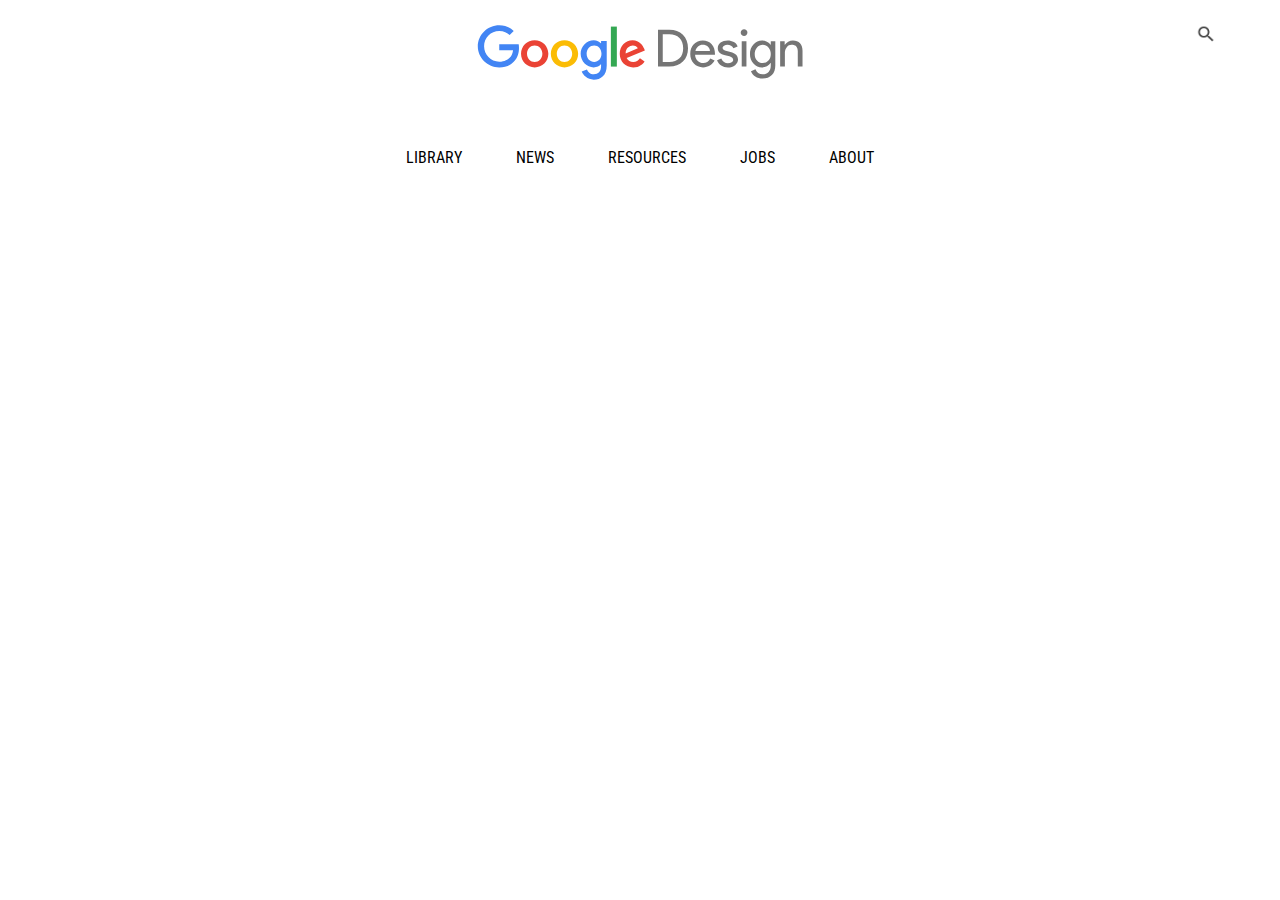
==== index.html @ d3600053 "Creando repositorio" ====
<!DOCTYPE html>
<html>
    <head>
        <title>Google Design</title>
    </head>
    <meta charset="utf-8"<meta name="viewport" content="width=device-width, initial-scale=1.0">
	<link rel="shortcut icon" type="image/x-icon" href="img/GD17_Favicon_192.png">
    <link href="assets/css/style.css" rel="stylesheet" type="text/css"/>
	<link href="https://fonts.googleapis.com/css?family=Roboto|Roboto+Condensed" rel="stylesheet">
    <body>
		<div class="container">
			<header class="row">
				<div class="col-12">
					<div class="col-4-offset col-4">
						<div class="center">
							<svg xmlns="http://www.w3.org/2000/svg" width="326" height="57" viewBox="0 0 326 57"><path fill="#757575" d="M181.01 42.6V5.69h11.29c5.64 0 10.16 1.7 13.58 5.1 3.42 3.4 5.13 7.85 5.13 13.35 0 5.53-1.71 9.99-5.13 13.38-3.42 3.39-7.95 5.08-13.58 5.08h-11.29zm4.74-32.38v27.84h6.55c4.3 0 7.68-1.23 10.16-3.69 2.47-2.46 3.71-5.87 3.71-10.23 0-4.33-1.24-7.73-3.71-10.21-2.47-2.47-5.86-3.71-10.16-3.71h-6.55zM226.04 43.42c-3.71 0-6.77-1.27-9.18-3.81s-3.61-5.76-3.61-9.64c0-3.85 1.17-7.05 3.51-9.61 2.34-2.56 5.33-3.84 8.97-3.84 3.75 0 6.73 1.21 8.94 3.63 2.22 2.42 3.32 5.82 3.32 10.18l-.05.52H218.1c.07 2.47.89 4.47 2.47 5.98 1.58 1.51 3.47 2.27 5.67 2.27 3.02 0 5.4-1.51 7.11-4.54l4.23 2.06c-1.13 2.13-2.71 3.8-4.72 5-2 1.2-4.28 1.8-6.82 1.8zm-7.58-16.5h14.49c-.14-1.75-.85-3.2-2.14-4.36-1.29-1.15-3.02-1.73-5.18-1.73-1.79 0-3.32.55-4.61 1.65-1.3 1.11-2.15 2.59-2.56 4.44zM261.02 35.58c0 2.2-.96 4.06-2.89 5.57-1.93 1.51-4.35 2.27-7.27 2.27-2.54 0-4.78-.66-6.7-1.98-1.93-1.32-3.3-3.07-4.12-5.23l4.23-1.8c.62 1.51 1.52 2.69 2.71 3.53 1.19.84 2.48 1.26 3.89 1.26 1.51 0 2.78-.33 3.79-.98 1.01-.65 1.52-1.43 1.52-2.32 0-1.62-1.24-2.8-3.71-3.56l-4.33-1.08c-4.92-1.24-7.37-3.61-7.37-7.11 0-2.3.94-4.15 2.81-5.54 1.87-1.39 4.27-2.09 7.19-2.09 2.23 0 4.25.53 6.06 1.6 1.8 1.07 3.07 2.49 3.79 4.28l-4.23 1.75c-.48-1.06-1.26-1.9-2.35-2.5-1.08-.6-2.29-.9-3.63-.9-1.24 0-2.35.31-3.32.93-.98.62-1.47 1.37-1.47 2.27 0 1.44 1.36 2.47 4.07 3.09l3.81.98c5.01 1.22 7.52 3.75 7.52 7.56zM270.43 8.62c0 .93-.33 1.72-.98 2.37-.65.65-1.44.98-2.37.98-.93 0-1.72-.33-2.37-.98a3.23 3.23 0 0 1-.98-2.37c0-.93.33-1.72.98-2.37a3.23 3.23 0 0 1 2.37-.98c.93 0 1.72.33 2.37.98.66.66.98 1.45.98 2.37zm-.98 8.72V42.6h-4.74V17.34h4.74zM285.59 54.56c-1.41 0-2.73-.18-3.97-.54a12.97 12.97 0 0 1-3.38-1.52c-1.01-.65-1.88-1.43-2.6-2.32a9.814 9.814 0 0 1-1.65-2.99l4.48-1.86a7.16 7.16 0 0 0 2.68 3.56c1.27.89 2.75 1.34 4.43 1.34 2.58 0 4.59-.77 6.03-2.32 1.44-1.55 2.16-3.68 2.16-6.39V39.1h-.21c-.89 1.34-2.11 2.4-3.63 3.17-1.53.77-3.19 1.16-4.97 1.16-3.3 0-6.13-1.29-8.51-3.87-2.34-2.65-3.51-5.84-3.51-9.59s1.17-6.92 3.51-9.54c2.37-2.61 5.21-3.92 8.51-3.92 1.79 0 3.44.39 4.97 1.16 1.53.77 2.74 1.83 3.63 3.17h.21v-3.51h4.54v24.18c0 4.05-1.15 7.23-3.45 9.54-2.33 2.34-5.42 3.51-9.27 3.51zm.15-15.47c2.34 0 4.24-.84 5.72-2.53 1.55-1.68 2.32-3.88 2.32-6.6 0-2.65-.77-4.83-2.32-6.55-1.51-1.72-3.42-2.58-5.72-2.58-2.27 0-4.18.86-5.72 2.58-1.55 1.72-2.32 3.9-2.32 6.55 0 2.68.77 4.86 2.32 6.55 1.55 1.72 3.46 2.58 5.72 2.58zM303.13 17.34h4.54v3.51h.21c.72-1.24 1.83-2.27 3.33-3.09 1.49-.82 3.05-1.24 4.67-1.24 3.09 0 5.47.89 7.14 2.65 1.67 1.77 2.5 4.29 2.5 7.55V42.6h-4.74V27.03c-.1-4.12-2.18-6.19-6.24-6.19-1.89 0-3.47.77-4.74 2.29-1.27 1.53-1.91 3.36-1.91 5.49V42.6h-4.74V17.34z"/><path fill="#4285F4" d="M.79 22.28c0-11.65 9.8-21.14 21.45-21.14 6.44 0 11.03 2.53 14.49 5.83l-4.07 4.07c-2.47-2.32-5.83-4.12-10.41-4.12-8.51 0-15.16 6.86-15.16 15.36 0 8.51 6.65 15.36 15.16 15.36 5.52 0 8.66-2.22 10.67-4.23 1.65-1.65 2.73-4.02 3.14-7.27H22.24v-5.77h19.44c.21 1.03.31 2.27.31 3.61 0 4.33-1.19 9.69-5 13.51-3.71 3.87-8.45 5.93-14.74 5.93C10.59 43.42.79 33.93.79 22.28z"/><path fill="#EA4335" d="M57.69 16.2c-7.53 0-13.66 5.72-13.66 13.61 0 7.84 6.13 13.61 13.66 13.61s13.66-5.77 13.66-13.61c0-7.89-6.14-13.61-13.66-13.61zm0 21.86c-4.12 0-7.68-3.4-7.68-8.25 0-4.9 3.56-8.25 7.68-8.25 4.12 0 7.68 3.35 7.68 8.25 0 4.85-3.56 8.25-7.68 8.25z"/><path fill="#FBBC05" d="M87.49 16.2c-7.53 0-13.66 5.72-13.66 13.61 0 7.84 6.13 13.61 13.66 13.61s13.66-5.77 13.66-13.61c0-7.89-6.13-13.61-13.66-13.61zm0 21.86c-4.12 0-7.68-3.4-7.68-8.25 0-4.9 3.56-8.25 7.68-8.25s7.68 3.35 7.68 8.25c0 4.85-3.56 8.25-7.68 8.25z"/><path fill="#4285F4" d="M124.07 17.03v2.22h-.21c-1.34-1.6-3.92-3.04-7.17-3.04-6.8 0-13.04 5.98-13.04 13.66 0 7.63 6.24 13.56 13.04 13.56 3.25 0 5.83-1.44 7.17-3.09h.21v1.96c0 5.21-2.78 7.99-7.27 7.99-3.66 0-5.93-2.63-6.86-4.85l-5.21 2.17c1.49 3.61 5.46 8.04 12.06 8.04 7.01 0 12.94-4.12 12.94-14.18V17.03h-5.66zm-6.86 21.03c-4.12 0-7.58-3.45-7.58-8.2 0-4.79 3.45-8.3 7.58-8.3 4.07 0 7.27 3.51 7.27 8.3 0 4.75-3.19 8.2-7.27 8.2z"/><path fill="#34A853" d="M133.87 2.59h5.98v40h-5.98z"/><path fill="#EA4335" d="M156.24 38.06c-3.04 0-5.21-1.39-6.6-4.12l18.2-7.53-.62-1.55c-1.13-3.04-4.59-8.66-11.65-8.66-7.01 0-12.84 5.52-12.84 13.61 0 7.63 5.77 13.61 13.51 13.61 6.24 0 9.85-3.81 11.34-6.03l-4.64-3.09c-1.55 2.26-3.66 3.76-6.7 3.76zm-.46-16.6c2.37 0 4.38 1.19 5.05 2.89l-12.17 5.05c-.15-5.26 4.07-7.94 7.12-7.94z"/><path fill="none" d="M.5 1.11h167.54v54.77H.5z"/></svg>
						</div>
					</div>
					<div class="col-3-offset col-1">
						<div class="right">
							<img src="img/search-icon.png" alt="" width="20" height="22">
						</div>
					</div>
				</div>
				<div class="row">
					<div class="col-12">
						<ul class="horizontal list-none center">
							<li>LIBRARY</li>
							<li>NEWS</li>
							<li>RESOURCES</li>
							<li>JOBS</li>
							<li>ABOUT</li>
						</ul>
					</div>
				</div>
			</header>
        	<footer>
          
        	</footer>
		</div>
    <script src="https://code.jquery.com/jquery-3.2.1.min.js"></script>
    </body>
</html>
---- assets/css/style.css ----
.center {
  text-align: center; }

.right {
  text-align: right; }

.horizontal {
  display: flex;
  flex-direction: row;
  justify-content: center; }

.list-none {
  list-style: none; }

.list-none li {
  padding: 3vh;
  font-family: "Roboto Condensed", sans-serif; }

* {
  box-sizing: border-box;
  margin: 0;
  padding: 0;
  font-family: "Roboto", sans-serif; }

.container {
  width: 100%;
  max-width: 1200px;
  margin: 0px auto; }

.row:before, .row:after {
  content: "";
  display: table; }
.row:after {
  clear: both; }

[class*="col-"] {
  min-height: 7px;
  padding: 12px;
  float: left; }

.col-1 {
  width: 8.33333%; }

.col-2 {
  width: 16.66667%; }

.col-3 {
  width: 25%; }

.col-4 {
  width: 33.33333%; }

.col-5 {
  width: 41.66667%; }

.col-6 {
  width: 50%; }

.col-7 {
  width: 58.33333%; }

.col-8 {
  width: 66.66667%; }

.col-9 {
  width: 75%; }

.col-10 {
  width: 83.33333%; }

.col-11 {
  width: 91.66667%; }

.col-12 {
  width: 100%; }

.col-1-offset {
  margin-left: 8.33333%; }

.col-2-offset {
  margin-left: 16.66667%; }

.col-3-offset {
  margin-left: 25%; }

.col-4-offset {
  margin-left: 33.33333%; }

.col-5-offset {
  margin-left: 41.66667%; }

.col-6-offset {
  margin-left: 50%; }

.col-7-offset {
  margin-left: 58.33333%; }

.col-8-offset {
  margin-left: 66.66667%; }

.col-9-offset {
  margin-left: 75%; }

.col-10-offset {
  margin-left: 83.33333%; }

.col-11-offset {
  margin-left: 91.66667%; }

.col-12-offset {
  margin-left: 100%; }

/*# sourceMappingURL=style.css.map */
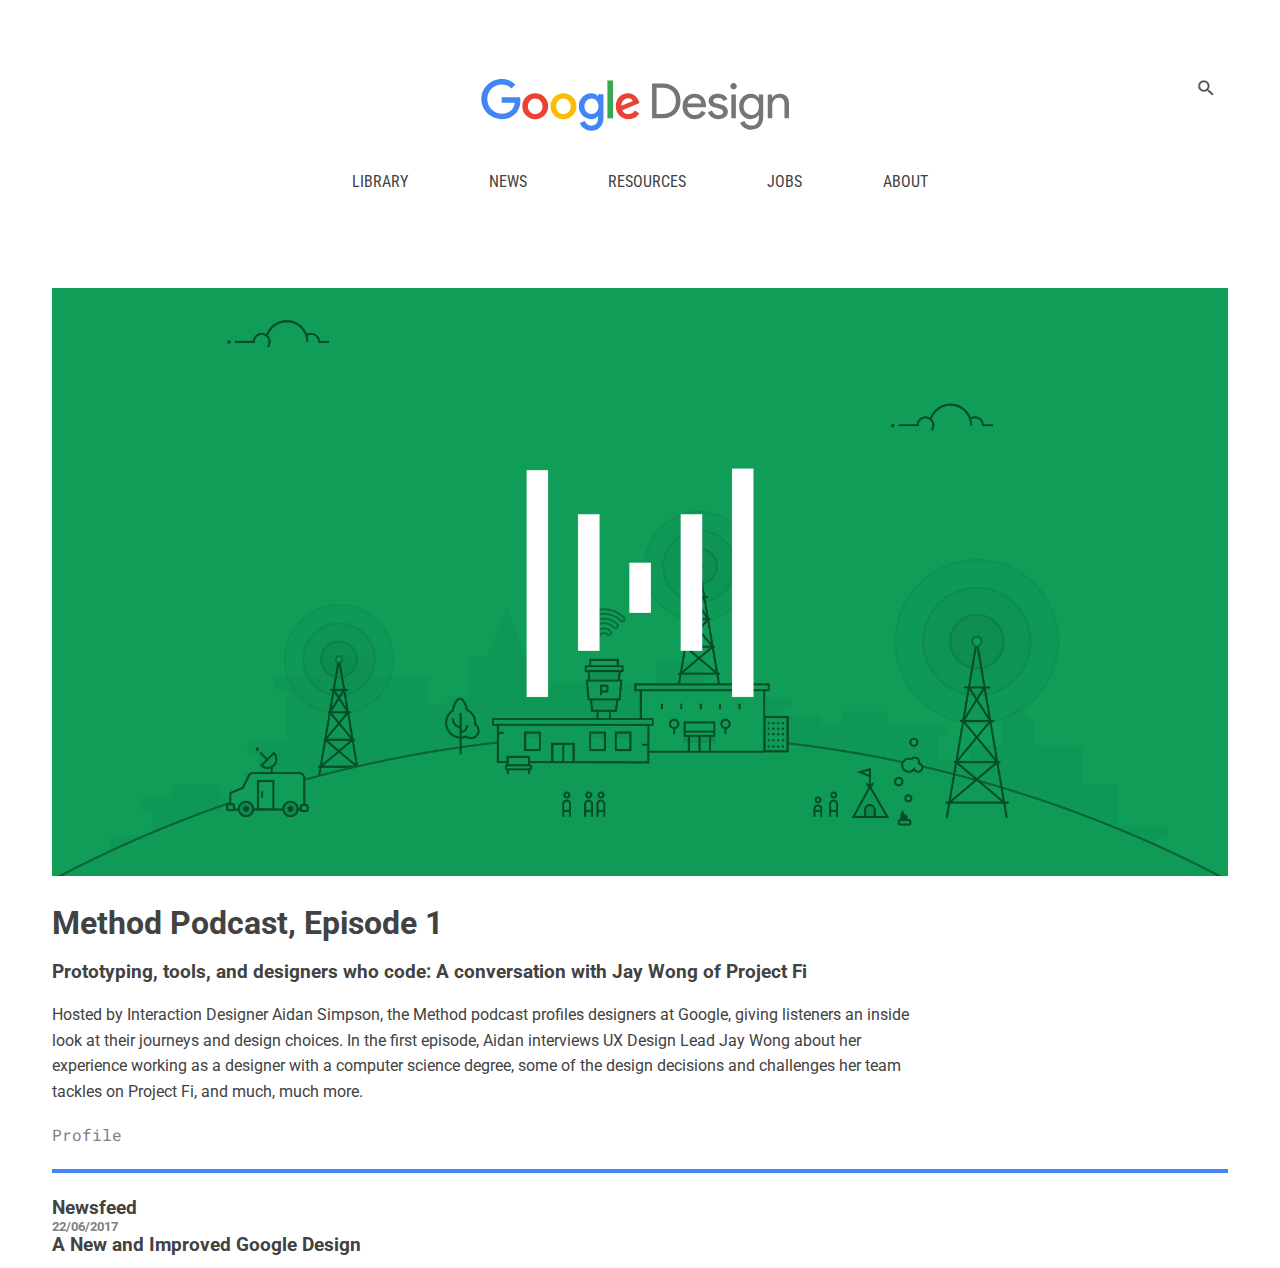
==== commit 4550332f: "Desarrollo landing 20%" ====
--- a/index.html
+++ b/index.html
@@ -4,19 +4,19 @@
         <title>Google Design</title>
     </head>
     <meta charset="utf-8"<meta name="viewport" content="width=device-width, initial-scale=1.0">
-	<link rel="shortcut icon" type="image/x-icon" href="img/GD17_Favicon_192.png">
+	  <link rel="shortcut icon" type="image/x-icon" href="img/GD17_Favicon_192.png">
     <link href="assets/css/style.css" rel="stylesheet" type="text/css"/>
-	<link href="https://fonts.googleapis.com/css?family=Roboto|Roboto+Condensed" rel="stylesheet">
+	  <link href="https://fonts.googleapis.com/css?family=Roboto|Roboto+Condensed|Roboto+Mono" rel="stylesheet">
     <body>
 		<div class="container">
-			<header class="row">
-				<div class="col-12">
-					<div class="col-4-offset col-4">
-						<div class="center">
-							<svg xmlns="http://www.w3.org/2000/svg" width="326" height="57" viewBox="0 0 326 57"><path fill="#757575" d="M181.01 42.6V5.69h11.29c5.64 0 10.16 1.7 13.58 5.1 3.42 3.4 5.13 7.85 5.13 13.35 0 5.53-1.71 9.99-5.13 13.38-3.42 3.39-7.95 5.08-13.58 5.08h-11.29zm4.74-32.38v27.84h6.55c4.3 0 7.68-1.23 10.16-3.69 2.47-2.46 3.71-5.87 3.71-10.23 0-4.33-1.24-7.73-3.71-10.21-2.47-2.47-5.86-3.71-10.16-3.71h-6.55zM226.04 43.42c-3.71 0-6.77-1.27-9.18-3.81s-3.61-5.76-3.61-9.64c0-3.85 1.17-7.05 3.51-9.61 2.34-2.56 5.33-3.84 8.97-3.84 3.75 0 6.73 1.21 8.94 3.63 2.22 2.42 3.32 5.82 3.32 10.18l-.05.52H218.1c.07 2.47.89 4.47 2.47 5.98 1.58 1.51 3.47 2.27 5.67 2.27 3.02 0 5.4-1.51 7.11-4.54l4.23 2.06c-1.13 2.13-2.71 3.8-4.72 5-2 1.2-4.28 1.8-6.82 1.8zm-7.58-16.5h14.49c-.14-1.75-.85-3.2-2.14-4.36-1.29-1.15-3.02-1.73-5.18-1.73-1.79 0-3.32.55-4.61 1.65-1.3 1.11-2.15 2.59-2.56 4.44zM261.02 35.58c0 2.2-.96 4.06-2.89 5.57-1.93 1.51-4.35 2.27-7.27 2.27-2.54 0-4.78-.66-6.7-1.98-1.93-1.32-3.3-3.07-4.12-5.23l4.23-1.8c.62 1.51 1.52 2.69 2.71 3.53 1.19.84 2.48 1.26 3.89 1.26 1.51 0 2.78-.33 3.79-.98 1.01-.65 1.52-1.43 1.52-2.32 0-1.62-1.24-2.8-3.71-3.56l-4.33-1.08c-4.92-1.24-7.37-3.61-7.37-7.11 0-2.3.94-4.15 2.81-5.54 1.87-1.39 4.27-2.09 7.19-2.09 2.23 0 4.25.53 6.06 1.6 1.8 1.07 3.07 2.49 3.79 4.28l-4.23 1.75c-.48-1.06-1.26-1.9-2.35-2.5-1.08-.6-2.29-.9-3.63-.9-1.24 0-2.35.31-3.32.93-.98.62-1.47 1.37-1.47 2.27 0 1.44 1.36 2.47 4.07 3.09l3.81.98c5.01 1.22 7.52 3.75 7.52 7.56zM270.43 8.62c0 .93-.33 1.72-.98 2.37-.65.65-1.44.98-2.37.98-.93 0-1.72-.33-2.37-.98a3.23 3.23 0 0 1-.98-2.37c0-.93.33-1.72.98-2.37a3.23 3.23 0 0 1 2.37-.98c.93 0 1.72.33 2.37.98.66.66.98 1.45.98 2.37zm-.98 8.72V42.6h-4.74V17.34h4.74zM285.59 54.56c-1.41 0-2.73-.18-3.97-.54a12.97 12.97 0 0 1-3.38-1.52c-1.01-.65-1.88-1.43-2.6-2.32a9.814 9.814 0 0 1-1.65-2.99l4.48-1.86a7.16 7.16 0 0 0 2.68 3.56c1.27.89 2.75 1.34 4.43 1.34 2.58 0 4.59-.77 6.03-2.32 1.44-1.55 2.16-3.68 2.16-6.39V39.1h-.21c-.89 1.34-2.11 2.4-3.63 3.17-1.53.77-3.19 1.16-4.97 1.16-3.3 0-6.13-1.29-8.51-3.87-2.34-2.65-3.51-5.84-3.51-9.59s1.17-6.92 3.51-9.54c2.37-2.61 5.21-3.92 8.51-3.92 1.79 0 3.44.39 4.97 1.16 1.53.77 2.74 1.83 3.63 3.17h.21v-3.51h4.54v24.18c0 4.05-1.15 7.23-3.45 9.54-2.33 2.34-5.42 3.51-9.27 3.51zm.15-15.47c2.34 0 4.24-.84 5.72-2.53 1.55-1.68 2.32-3.88 2.32-6.6 0-2.65-.77-4.83-2.32-6.55-1.51-1.72-3.42-2.58-5.72-2.58-2.27 0-4.18.86-5.72 2.58-1.55 1.72-2.32 3.9-2.32 6.55 0 2.68.77 4.86 2.32 6.55 1.55 1.72 3.46 2.58 5.72 2.58zM303.13 17.34h4.54v3.51h.21c.72-1.24 1.83-2.27 3.33-3.09 1.49-.82 3.05-1.24 4.67-1.24 3.09 0 5.47.89 7.14 2.65 1.67 1.77 2.5 4.29 2.5 7.55V42.6h-4.74V27.03c-.1-4.12-2.18-6.19-6.24-6.19-1.89 0-3.47.77-4.74 2.29-1.27 1.53-1.91 3.36-1.91 5.49V42.6h-4.74V17.34z"/><path fill="#4285F4" d="M.79 22.28c0-11.65 9.8-21.14 21.45-21.14 6.44 0 11.03 2.53 14.49 5.83l-4.07 4.07c-2.47-2.32-5.83-4.12-10.41-4.12-8.51 0-15.16 6.86-15.16 15.36 0 8.51 6.65 15.36 15.16 15.36 5.52 0 8.66-2.22 10.67-4.23 1.65-1.65 2.73-4.02 3.14-7.27H22.24v-5.77h19.44c.21 1.03.31 2.27.31 3.61 0 4.33-1.19 9.69-5 13.51-3.71 3.87-8.45 5.93-14.74 5.93C10.59 43.42.79 33.93.79 22.28z"/><path fill="#EA4335" d="M57.69 16.2c-7.53 0-13.66 5.72-13.66 13.61 0 7.84 6.13 13.61 13.66 13.61s13.66-5.77 13.66-13.61c0-7.89-6.14-13.61-13.66-13.61zm0 21.86c-4.12 0-7.68-3.4-7.68-8.25 0-4.9 3.56-8.25 7.68-8.25 4.12 0 7.68 3.35 7.68 8.25 0 4.85-3.56 8.25-7.68 8.25z"/><path fill="#FBBC05" d="M87.49 16.2c-7.53 0-13.66 5.72-13.66 13.61 0 7.84 6.13 13.61 13.66 13.61s13.66-5.77 13.66-13.61c0-7.89-6.13-13.61-13.66-13.61zm0 21.86c-4.12 0-7.68-3.4-7.68-8.25 0-4.9 3.56-8.25 7.68-8.25s7.68 3.35 7.68 8.25c0 4.85-3.56 8.25-7.68 8.25z"/><path fill="#4285F4" d="M124.07 17.03v2.22h-.21c-1.34-1.6-3.92-3.04-7.17-3.04-6.8 0-13.04 5.98-13.04 13.66 0 7.63 6.24 13.56 13.04 13.56 3.25 0 5.83-1.44 7.17-3.09h.21v1.96c0 5.21-2.78 7.99-7.27 7.99-3.66 0-5.93-2.63-6.86-4.85l-5.21 2.17c1.49 3.61 5.46 8.04 12.06 8.04 7.01 0 12.94-4.12 12.94-14.18V17.03h-5.66zm-6.86 21.03c-4.12 0-7.58-3.45-7.58-8.2 0-4.79 3.45-8.3 7.58-8.3 4.07 0 7.27 3.51 7.27 8.3 0 4.75-3.19 8.2-7.27 8.2z"/><path fill="#34A853" d="M133.87 2.59h5.98v40h-5.98z"/><path fill="#EA4335" d="M156.24 38.06c-3.04 0-5.21-1.39-6.6-4.12l18.2-7.53-.62-1.55c-1.13-3.04-4.59-8.66-11.65-8.66-7.01 0-12.84 5.52-12.84 13.61 0 7.63 5.77 13.61 13.51 13.61 6.24 0 9.85-3.81 11.34-6.03l-4.64-3.09c-1.55 2.26-3.66 3.76-6.7 3.76zm-.46-16.6c2.37 0 4.38 1.19 5.05 2.89l-12.17 5.05c-.15-5.26 4.07-7.94 7.12-7.94z"/><path fill="none" d="M.5 1.11h167.54v54.77H.5z"/></svg>
+			<header class="row top">
+				<div class="col-12 no-padding">
+					<div class="col-11">
+						<div class="col-1-offset col-11 center">
+							<svg xmlns="http://www.w3.org/2000/svg" width="310" height="54" viewBox="0 0 326 57"><path fill="#757575" d="M181.01 42.6V5.69h11.29c5.64 0 10.16 1.7 13.58 5.1 3.42 3.4 5.13 7.85 5.13 13.35 0 5.53-1.71 9.99-5.13 13.38-3.42 3.39-7.95 5.08-13.58 5.08h-11.29zm4.74-32.38v27.84h6.55c4.3 0 7.68-1.23 10.16-3.69 2.47-2.46 3.71-5.87 3.71-10.23 0-4.33-1.24-7.73-3.71-10.21-2.47-2.47-5.86-3.71-10.16-3.71h-6.55zM226.04 43.42c-3.71 0-6.77-1.27-9.18-3.81s-3.61-5.76-3.61-9.64c0-3.85 1.17-7.05 3.51-9.61 2.34-2.56 5.33-3.84 8.97-3.84 3.75 0 6.73 1.21 8.94 3.63 2.22 2.42 3.32 5.82 3.32 10.18l-.05.52H218.1c.07 2.47.89 4.47 2.47 5.98 1.58 1.51 3.47 2.27 5.67 2.27 3.02 0 5.4-1.51 7.11-4.54l4.23 2.06c-1.13 2.13-2.71 3.8-4.72 5-2 1.2-4.28 1.8-6.82 1.8zm-7.58-16.5h14.49c-.14-1.75-.85-3.2-2.14-4.36-1.29-1.15-3.02-1.73-5.18-1.73-1.79 0-3.32.55-4.61 1.65-1.3 1.11-2.15 2.59-2.56 4.44zM261.02 35.58c0 2.2-.96 4.06-2.89 5.57-1.93 1.51-4.35 2.27-7.27 2.27-2.54 0-4.78-.66-6.7-1.98-1.93-1.32-3.3-3.07-4.12-5.23l4.23-1.8c.62 1.51 1.52 2.69 2.71 3.53 1.19.84 2.48 1.26 3.89 1.26 1.51 0 2.78-.33 3.79-.98 1.01-.65 1.52-1.43 1.52-2.32 0-1.62-1.24-2.8-3.71-3.56l-4.33-1.08c-4.92-1.24-7.37-3.61-7.37-7.11 0-2.3.94-4.15 2.81-5.54 1.87-1.39 4.27-2.09 7.19-2.09 2.23 0 4.25.53 6.06 1.6 1.8 1.07 3.07 2.49 3.79 4.28l-4.23 1.75c-.48-1.06-1.26-1.9-2.35-2.5-1.08-.6-2.29-.9-3.63-.9-1.24 0-2.35.31-3.32.93-.98.62-1.47 1.37-1.47 2.27 0 1.44 1.36 2.47 4.07 3.09l3.81.98c5.01 1.22 7.52 3.75 7.52 7.56zM270.43 8.62c0 .93-.33 1.72-.98 2.37-.65.65-1.44.98-2.37.98-.93 0-1.72-.33-2.37-.98a3.23 3.23 0 0 1-.98-2.37c0-.93.33-1.72.98-2.37a3.23 3.23 0 0 1 2.37-.98c.93 0 1.72.33 2.37.98.66.66.98 1.45.98 2.37zm-.98 8.72V42.6h-4.74V17.34h4.74zM285.59 54.56c-1.41 0-2.73-.18-3.97-.54a12.97 12.97 0 0 1-3.38-1.52c-1.01-.65-1.88-1.43-2.6-2.32a9.814 9.814 0 0 1-1.65-2.99l4.48-1.86a7.16 7.16 0 0 0 2.68 3.56c1.27.89 2.75 1.34 4.43 1.34 2.58 0 4.59-.77 6.03-2.32 1.44-1.55 2.16-3.68 2.16-6.39V39.1h-.21c-.89 1.34-2.11 2.4-3.63 3.17-1.53.77-3.19 1.16-4.97 1.16-3.3 0-6.13-1.29-8.51-3.87-2.34-2.65-3.51-5.84-3.51-9.59s1.17-6.92 3.51-9.54c2.37-2.61 5.21-3.92 8.51-3.92 1.79 0 3.44.39 4.97 1.16 1.53.77 2.74 1.83 3.63 3.17h.21v-3.51h4.54v24.18c0 4.05-1.15 7.23-3.45 9.54-2.33 2.34-5.42 3.51-9.27 3.51zm.15-15.47c2.34 0 4.24-.84 5.72-2.53 1.55-1.68 2.32-3.88 2.32-6.6 0-2.65-.77-4.83-2.32-6.55-1.51-1.72-3.42-2.58-5.72-2.58-2.27 0-4.18.86-5.72 2.58-1.55 1.72-2.32 3.9-2.32 6.55 0 2.68.77 4.86 2.32 6.55 1.55 1.72 3.46 2.58 5.72 2.58zM303.13 17.34h4.54v3.51h.21c.72-1.24 1.83-2.27 3.33-3.09 1.49-.82 3.05-1.24 4.67-1.24 3.09 0 5.47.89 7.14 2.65 1.67 1.77 2.5 4.29 2.5 7.55V42.6h-4.74V27.03c-.1-4.12-2.18-6.19-6.24-6.19-1.89 0-3.47.77-4.74 2.29-1.27 1.53-1.91 3.36-1.91 5.49V42.6h-4.74V17.34z"/><path fill="#4285F4" d="M.79 22.28c0-11.65 9.8-21.14 21.45-21.14 6.44 0 11.03 2.53 14.49 5.83l-4.07 4.07c-2.47-2.32-5.83-4.12-10.41-4.12-8.51 0-15.16 6.86-15.16 15.36 0 8.51 6.65 15.36 15.16 15.36 5.52 0 8.66-2.22 10.67-4.23 1.65-1.65 2.73-4.02 3.14-7.27H22.24v-5.77h19.44c.21 1.03.31 2.27.31 3.61 0 4.33-1.19 9.69-5 13.51-3.71 3.87-8.45 5.93-14.74 5.93C10.59 43.42.79 33.93.79 22.28z"/><path fill="#EA4335" d="M57.69 16.2c-7.53 0-13.66 5.72-13.66 13.61 0 7.84 6.13 13.61 13.66 13.61s13.66-5.77 13.66-13.61c0-7.89-6.14-13.61-13.66-13.61zm0 21.86c-4.12 0-7.68-3.4-7.68-8.25 0-4.9 3.56-8.25 7.68-8.25 4.12 0 7.68 3.35 7.68 8.25 0 4.85-3.56 8.25-7.68 8.25z"/><path fill="#FBBC05" d="M87.49 16.2c-7.53 0-13.66 5.72-13.66 13.61 0 7.84 6.13 13.61 13.66 13.61s13.66-5.77 13.66-13.61c0-7.89-6.13-13.61-13.66-13.61zm0 21.86c-4.12 0-7.68-3.4-7.68-8.25 0-4.9 3.56-8.25 7.68-8.25s7.68 3.35 7.68 8.25c0 4.85-3.56 8.25-7.68 8.25z"/><path fill="#4285F4" d="M124.07 17.03v2.22h-.21c-1.34-1.6-3.92-3.04-7.17-3.04-6.8 0-13.04 5.98-13.04 13.66 0 7.63 6.24 13.56 13.04 13.56 3.25 0 5.83-1.44 7.17-3.09h.21v1.96c0 5.21-2.78 7.99-7.27 7.99-3.66 0-5.93-2.63-6.86-4.85l-5.21 2.17c1.49 3.61 5.46 8.04 12.06 8.04 7.01 0 12.94-4.12 12.94-14.18V17.03h-5.66zm-6.86 21.03c-4.12 0-7.58-3.45-7.58-8.2 0-4.79 3.45-8.3 7.58-8.3 4.07 0 7.27 3.51 7.27 8.3 0 4.75-3.19 8.2-7.27 8.2z"/><path fill="#34A853" d="M133.87 2.59h5.98v40h-5.98z"/><path fill="#EA4335" d="M156.24 38.06c-3.04 0-5.21-1.39-6.6-4.12l18.2-7.53-.62-1.55c-1.13-3.04-4.59-8.66-11.65-8.66-7.01 0-12.84 5.52-12.84 13.61 0 7.63 5.77 13.61 13.51 13.61 6.24 0 9.85-3.81 11.34-6.03l-4.64-3.09c-1.55 2.26-3.66 3.76-6.7 3.76zm-.46-16.6c2.37 0 4.38 1.19 5.05 2.89l-12.17 5.05c-.15-5.26 4.07-7.94 7.12-7.94z"/><path fill="none" d="M.5 1.11h167.54v54.77H.5z"/></svg>
 						</div>
 					</div>
-					<div class="col-3-offset col-1">
+					<div class="col-1">
 						<div class="right">
 							<img src="img/search-icon.png" alt="" width="20" height="22">
 						</div>
@@ -34,8 +34,31 @@
 					</div>
 				</div>
 			</header>
+      <br>
+      <div class="row">
+        <div class="col-12 gallery top">
+          <img src="img/Method.png" alt="Method"/>
+        </div>
+        <div class="col-9">
+          <h1>Method Podcast, Episode 1</h1><br>
+          <h3>Prototyping, tools, and designers who code: A conversation with Jay Wong of Project Fi</h3><br>
+          <p>Hosted by Interaction Designer Aidan Simpson, the Method podcast profiles designers at Google, giving listeners an inside look at their journeys and design choices. In the first episode, Aidan interviews UX Design Lead Jay Wong about her experience working as a designer with a computer science degree, some of the design decisions and challenges her team tackles on Project Fi, and much, much more.</p><br>
+          <span class="mono-font">Profile</span>
+        </div>
+        <div class="col-12">
+          <hr>
+        </div>
+      </div>
+      <div class="row">
+        <div class="col-6">
+          <h3>Newsfeed</h3>
+          <h5 class="grey">22/06/2017</h5>
+          <h3 class="roboto">A New and Improved Google Design</h3>
+        </div>
+      </div>
+
         	<footer>
-          
+
         	</footer>
 		</div>
     <script src="https://code.jquery.com/jquery-3.2.1.min.js"></script>
--- a/assets/css/style.css
+++ b/assets/css/style.css
@@ -1,26 +1,55 @@
+.grey {
+  color: grey; }
+
+.top {
+  margin-top: 6vh; }
+
 .center {
   text-align: center; }
 
 .right {
   text-align: right; }
 
+.roboto {
+  font-family: "Roboto", sans-serif; }
+
+div .gallery img {
+  width: 100%; }
+
+p {
+  line-height: 1.6; }
+
 .horizontal {
   display: flex;
   flex-direction: row;
   justify-content: center; }
 
+hr {
+  border: 2px solid #4285F4; }
+
 .list-none {
   list-style: none; }
 
 .list-none li {
-  padding: 3vh;
-  font-family: "Roboto Condensed", sans-serif; }
+  padding-left: 4.5vh;
+  padding-right: 4.5vh;
+  padding-top: 0;
+  font-family: "Roboto Condensed", sans-serif;
+  margin: 0; }
+
+.mono-font {
+  font-family: "Roboto Mono", monospace;
+  color: grey; }
+
+.no-padding div div {
+  padding: 0; }
 
 * {
   box-sizing: border-box;
   margin: 0;
   padding: 0;
-  font-family: "Roboto", sans-serif; }
+  font-family: "Roboto", sans-serif;
+  color: #424242; }
 
 .container {
   width: 100%;
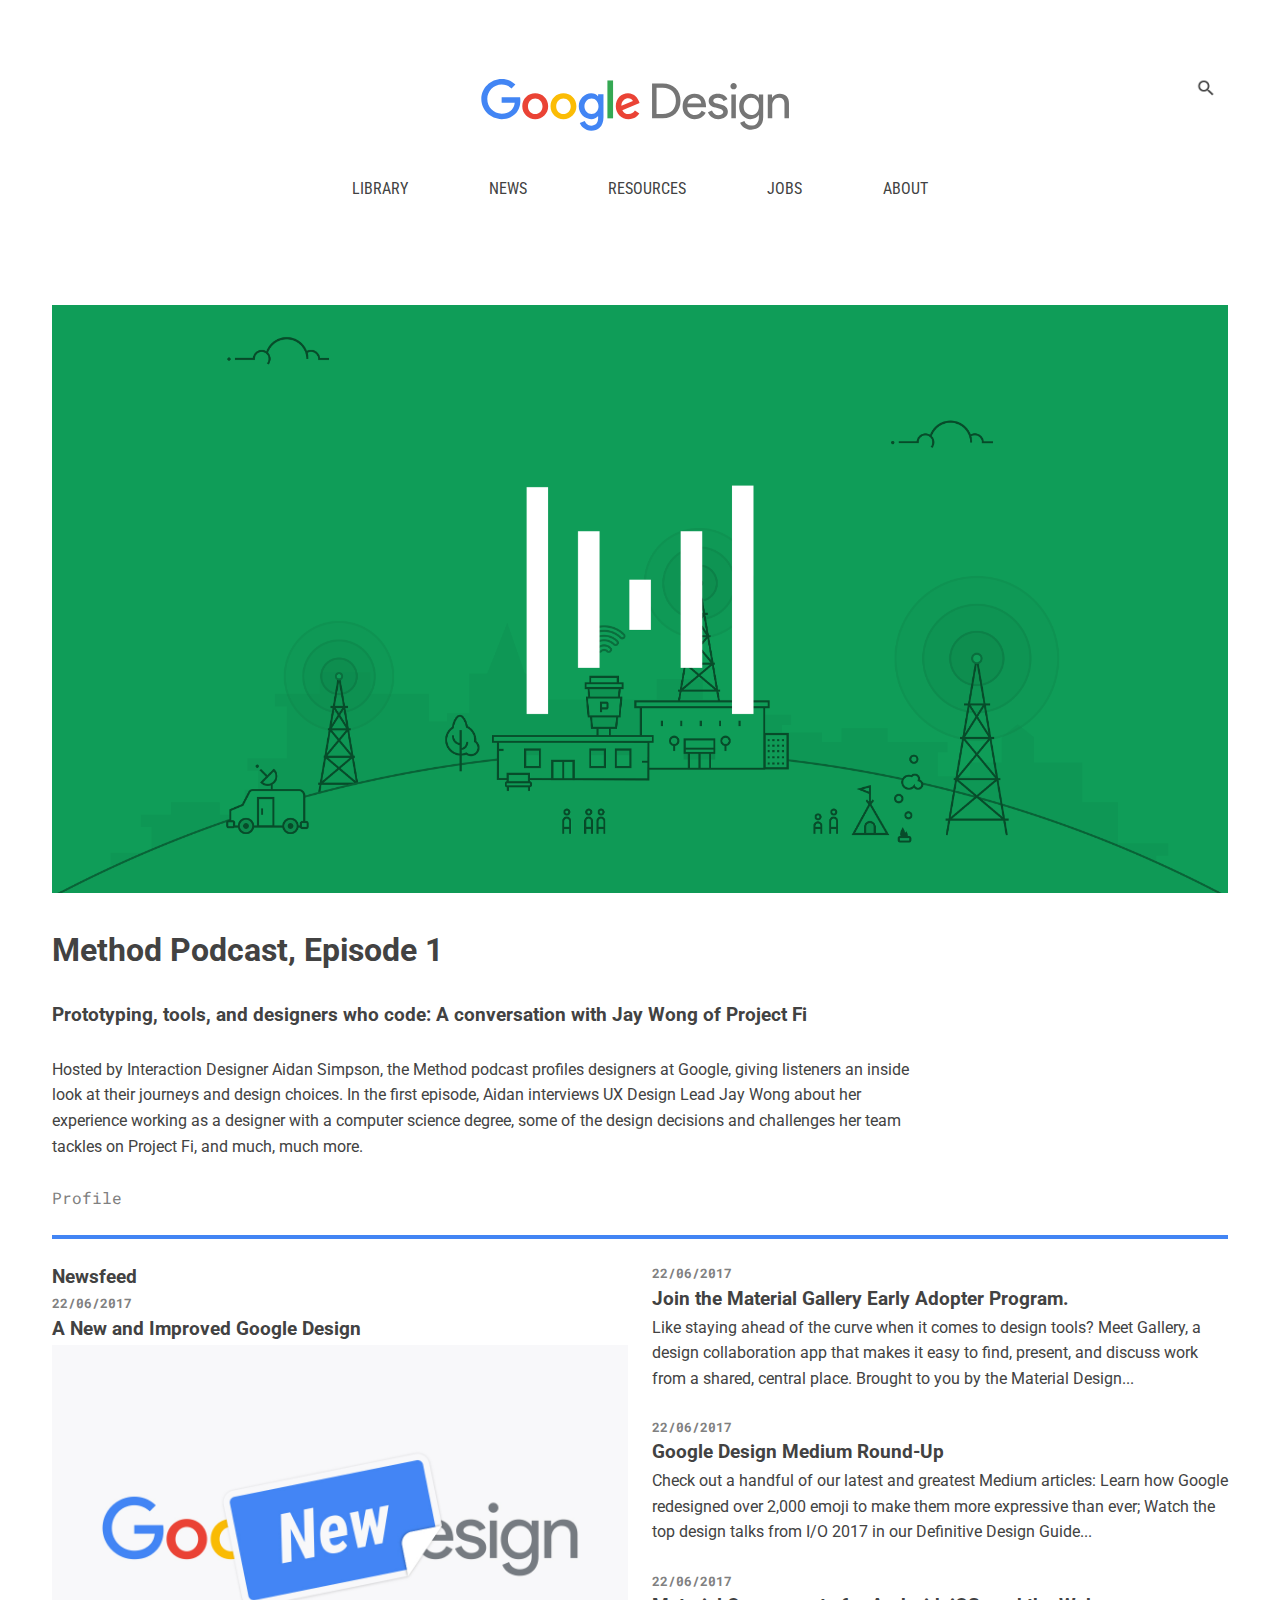
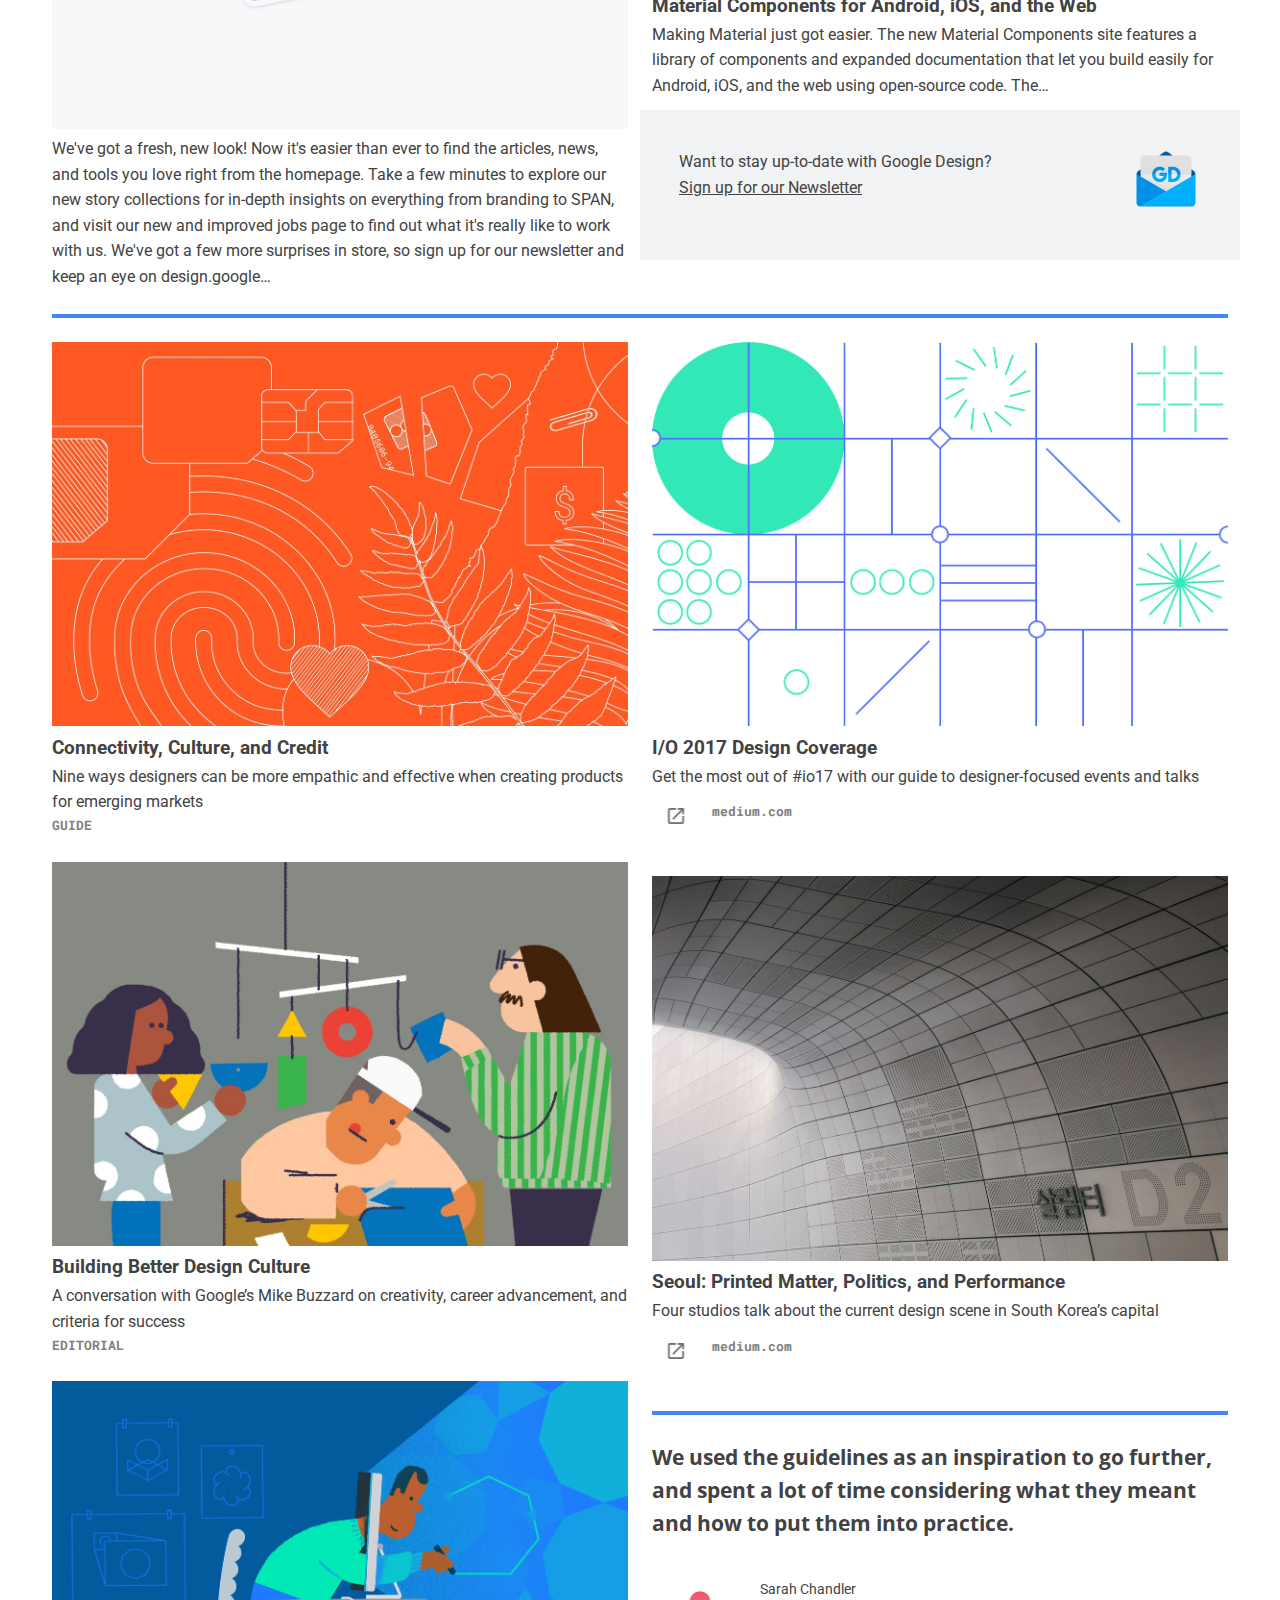
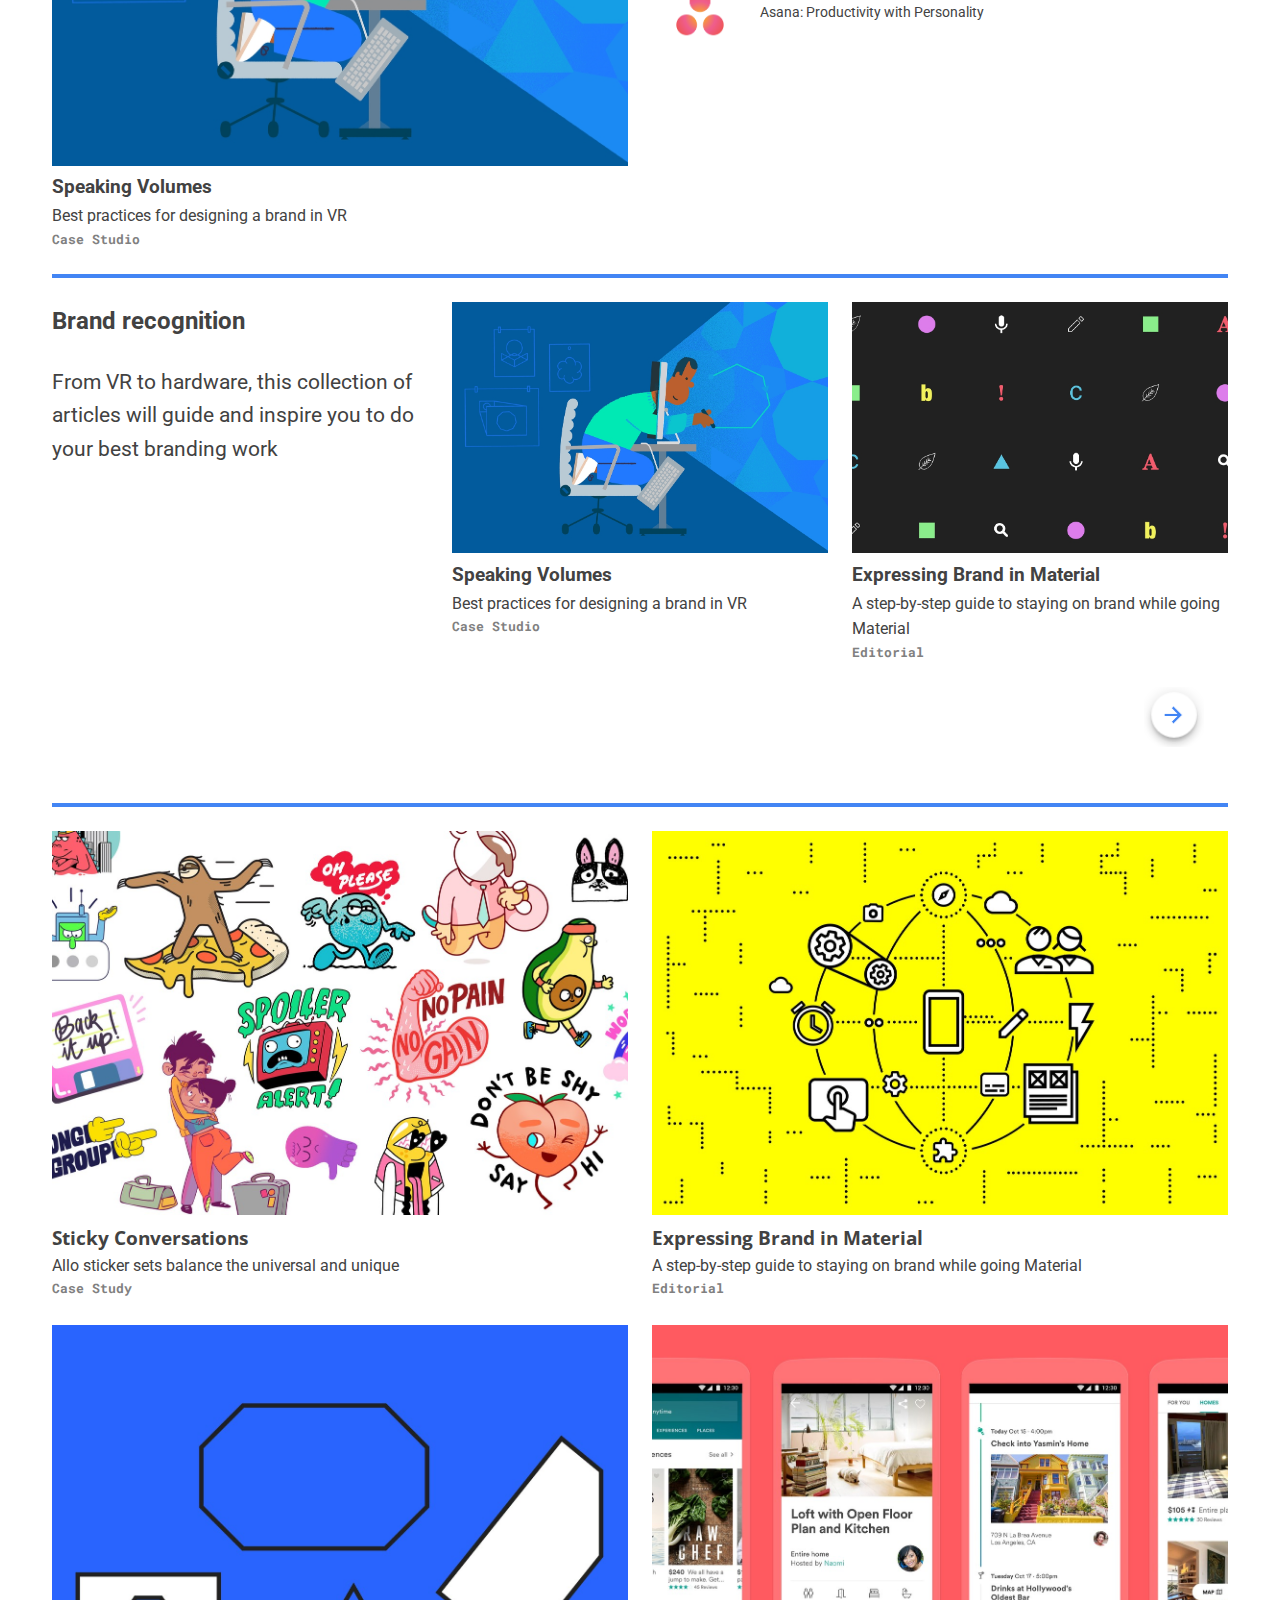
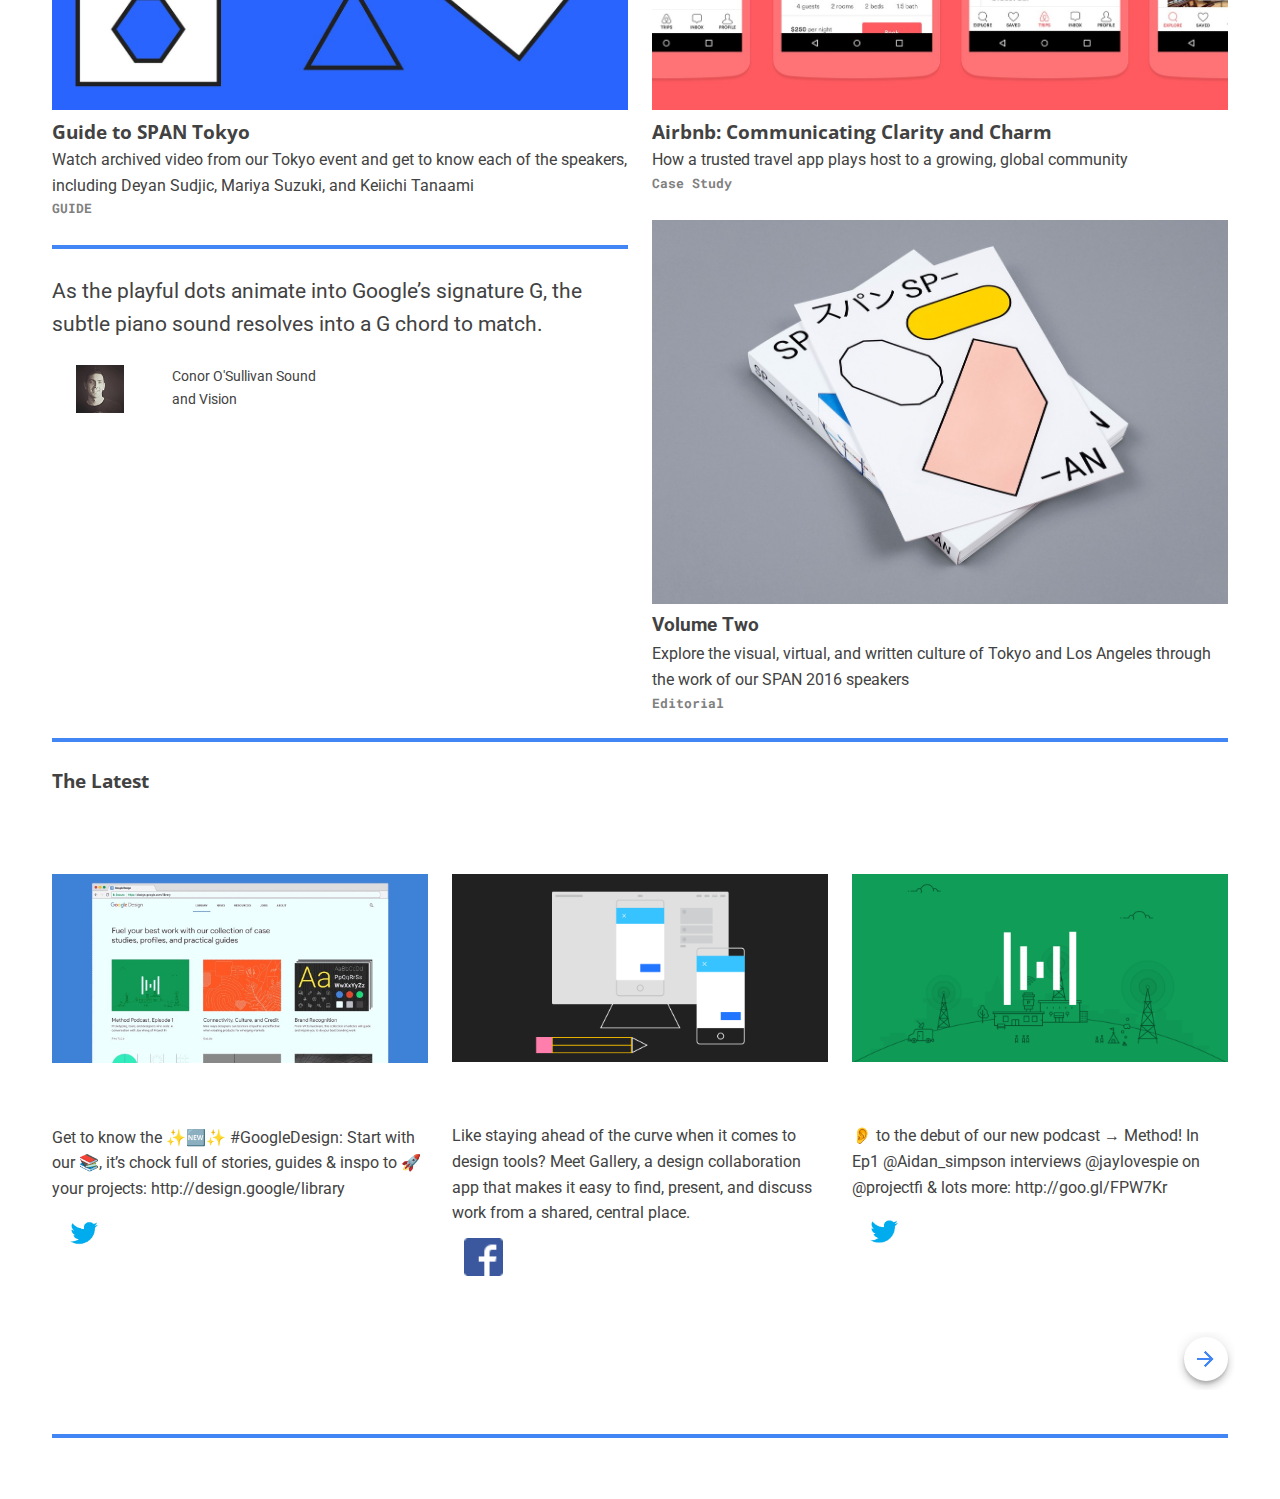
==== commit 68d9cc9a: "Maquetación 80% y desarrollo de sass" ====
--- a/index.html
+++ b/index.html
@@ -6,7 +6,7 @@
     <meta charset="utf-8"<meta name="viewport" content="width=device-width, initial-scale=1.0">
 	  <link rel="shortcut icon" type="image/x-icon" href="img/GD17_Favicon_192.png">
     <link href="assets/css/style.css" rel="stylesheet" type="text/css"/>
-	  <link href="https://fonts.googleapis.com/css?family=Roboto|Roboto+Condensed|Roboto+Mono" rel="stylesheet">
+	  <link href="https://fonts.googleapis.com/css?family=Roboto|Roboto+Condensed|Roboto+Mono|Open+Sans:300" rel="stylesheet">
     <body>
 		<div class="container">
 			<header class="row top">
@@ -50,17 +50,293 @@
         </div>
       </div>
       <div class="row">
-        <div class="col-6">
+        <div class="col-6 image-fifty">
           <h3>Newsfeed</h3>
-          <h5 class="grey">22/06/2017</h5>
-          <h3 class="roboto">A New and Improved Google Design</h3>
+          <h5 class="mono-font">22/06/2017</h5>
+          <h3 class="roboto">
+						A New and Improved Google Design
+					</h3>
+					<img src="img/GoogleDesign.jpg" alt="Google"/>
+					<p>
+						We've got a fresh, new look! Now it's easier than ever to find the articles, news, and tools you love right from the homepage. Take a few minutes to explore our new story collections for in-depth insights on everything from branding to SPAN, and visit our new and improved jobs page to find out what it's really like to work with us. We've got a few more surprises in store, so sign up for our newsletter and keep an eye on design.google…
+					</p>
+        </div>
+				<div class="col-6">
+					<h5 class="mono-font">22/06/2017</h5>
+          <h3 class="roboto">
+						Join the Material Gallery Early Adopter Program.
+					</h3>
+					<p>
+						Like staying ahead of the curve when it comes to design tools? Meet Gallery, a design collaboration app that makes it easy to find, present, and discuss work from a shared, central place. Brought to you by the Material Design...
+					</p><br>
+					<h5 class="mono-font">22/06/2017</h5>
+          <h3 class="roboto">
+						Google Design Medium Round-Up
+					</h3>
+					<p>
+						Check out a handful of our latest and greatest Medium articles: Learn how Google redesigned over 2,000 emoji to make them more expressive than ever; Watch the top design talks from I/O 2017 in our Definitive Design Guide...
+					</p><br>
+					<h5 class="mono-font">22/06/2017</h5>
+          <h3 class="roboto">
+						Material Components for Android, iOS, and the Web
+					</h3>
+					<p>
+						Making Material just got easier. The new Material Components site features a library of components and expanded documentation that let you build easily for Android, iOS, and the web using open-source code. The…
+					</p>
+				</div>
+				<div class="col-6 box-text">
+					<div class="col-10">
+						<p>
+							Want to stay up-to-date with Google Design?
+						</p>
+						<a href="https://services.google.com/fb/forms/google-design-updates/">
+							Sign up for our Newsletter
+						</a>
+					</div>
+					<div class="col-1">
+						<img src="img/gdlogo.png" alt="">
+					</div>
+				</div>
+				<div class="col-12">
+          <hr>
         </div>
       </div>
+				<div class="col-6 image-fifty">
+					<img src="img/connectivity.jpg" alt="Google"/>
+          <h3 class="roboto">
+						Connectivity, Culture, and Credit
+					</h3>
+					<p>
+						Nine ways designers can be more empathic and effective when creating products for emerging markets
+					</p>
+					<h5 class="mono-font">GUIDE</h5>
+					<br>
+					<img src="img/building.jpg" alt="Google"/>
+          <h3 class="roboto">
+						Building Better Design Culture
+					</h3>
+					<p>
+						A conversation with Google’s Mike Buzzard on creativity, career advancement, and criteria for success
+					</p>
+					<h5 class="mono-font">EDITORIAL</h5>
+					<br>
+					<img src="img/daydream.jpg" alt="Google"/>
+          <h3 class="roboto">
+						Speaking Volumes
+					</h3>
+					<p>
+						Best practices for designing a brand in VR
+					</p>
+					<h5 class="mono-font">Case Studio</h5>
+				</div>
+				<div class="col-6 image-fifty">	
+					<img src="img/170612_IO.png" alt="Google"/>
+          <h3 class="roboto">
+						I/O 2017 Design Coverage
+					</h3>
+					<p>
+						Get the most out of #io17 with our guide to designer-focused events and talks
+					</p>
+					<div class="row">
+						<div class="col-1 medium">
+							<img src="img/icon-redirection.png" alt="got to" width="5">
+						</div>
+						<div class="col-2">	
+							<h5 class="mono-font">
+								medium.com
+							</h5>
+						</div>
+					</div>
+				<br>
+					<img src="img/agi_3x2.jpg" alt="Google"/>
+          <h3 class="roboto">
+						Seoul: Printed Matter, Politics, and Performance
+					</h3>
+					<p>
+						Four studios talk about the current design scene in South Korea’s capital
+					</p>
+					<div class="row">
+						<div class="col-1 medium">
+							<img src="img/icon-redirection.png" alt="got to">
+						</div>
+						<div class="col-2">	
+							<h5 class="mono-font">
+								medium.com
+							</h5>
+						</div>
+					</div>
+					<br>
+					<hr>
+					<br>
+					<h3 class="sans medium-font-size">
+						We used the guidelines as an inspiration to go further, and spent a lot of time considering what they meant and how to put them into practice.
+					</h3><br>
+					<div class="row">
+						<div class="col-2 medium">
+							<div class="col-12">	
+								<img src="img/asana_mEkIk1i.jpg" alt="asana">
+							</div>
+						</div>
+						<div class="col-6 small-font-size">	
+							<p>Sarah Chandler</p>
+							<p>Asana: Productivity with Personality</p>
+						</div>
+					</div>
+				</div>
+				<div class="col-12">
+      		<hr>
+      	</div>
+				<!--Section-->
+				<div class="row">
+					<div class="col-4">
+						<h2>Brand recognition</h2>
+						<br>
+						<p class="medium-font-size">
+							From VR to hardware, this collection of articles will guide and inspire you to do your best branding work
+						</p>
+					</div>
+					<div class="col-4 image-fifty">
+						<img src="img/daydream.jpg" alt="Google"/>
+          	<h3 class="roboto">Speaking Volumes</h3>
+						<p>
+							Best practices for designing a brand in VR
+						</p>
+						<h5 class="mono-font">Case Studio</h5>
+					</div>
+					<div class="col-4 image-fifty">
+						<img src="img/expressing.jpg" alt="Google"/>
+          	<h3 class="roboto">Expressing Brand in Material</h3>
+						<p>
+							A step-by-step guide to staying on brand while going Material
+						</p>
+						<h5 class="mono-font">Editorial</h5>
+						<div class="col-8-offset col-4">
+							<div class="col-2-offset col-10">
+								<img src="img/arrow.png" alt="">
+							</div>
+						</div>
+					</div>
+						<div class="col-12">
+							<hr>
+						</div>
+				</div>
+				<!--Section-->
+					<div class="row">
+						<div class="col-6 image-fifty">
+							<img src="img/sticky.jpg" alt="">
+							<h3 class="sans">Sticky Conversations</h3>
+							<p>
+								Allo sticker sets balance the universal and unique
+							</p>
+							<h5 class="mono-font">Case Study</h5>
+							<br>
+							<img src="img/tokyo.jpg" alt="">
+							<h3 class="sans">Guide to SPAN Tokyo</h3>
+							<p>
+								Watch archived video from our Tokyo event and get to know each of the speakers, including Deyan Sudjic, Mariya Suzuki, and Keiichi Tanaami
+							</p>
+							<h5 class="mono-font">GUIDE</h5>
+							<br>
+							<hr>
+							<br>
+							<p class="medium-font-size">
+								As the playful dots animate into Google’s signature G, the subtle piano sound resolves into a G chord to match.
+							</p>
+							<div class="col-2">
+								<div class="col-12">
+									<img src="img/conor-o-sullivan.png" alt="">
+								</div>
+							</div>
+							<div class="col-4">
+								<div class="col-12">
+									<p class="small-font-size">
+										Conor O'Sullivan
+										Sound and Vision
+									</p>
+								</div>
+							</div>
+						</div>
+						<div class="col-6 image-fifty">
+							<img src="img/digital.jpg" alt="">
+							<h3 class="sans">Expressing Brand in Material</h3>
+							<p>
+								A step-by-step guide to staying on brand while going Material
+							</p>
+							<h5 class="mono-font">Editorial</h5>
+							<br>
+							<img src="img/airbnb.jpg" alt="">
+							<h3 class="sans">Airbnb: Communicating Clarity and Charm</h3>
+							<p>
+								How a trusted travel app plays host to a growing, global community
+							</p>
+							<h5 class="mono-font">Case Study</h5>
+							<br>
+							<img src="img/volume_two.jpg" alt="">
+							<h3>
+								Volume Two
+							</h3>
+							<p>
+								Explore the visual, virtual, and written culture of Tokyo and Los Angeles through the work of our SPAN 2016 speakers
+							</p>
+							<h5 class="mono-font">Editorial</h5>
+						</div>
+						<div class="col-12">
+							<hr>
+						</div>
+					</div><!--Fin row section-->
+					<div class="row">
+						<div class="col-12">
+							<h3 class="sans">The Latest</h3>
+						</div>
+						<div class="col-4 image-fifty">
+							<img class="top" src="img/library_scroll.jpg" alt="">
+							<p class="top">
+								Get to know the ✨🆕✨ #GoogleDesign: Start with our 📚, it’s chock full of stories, guides & inspo to 🚀 your projects: http://design.google/library
+							</p>
+							<div class="col-2 image-fifty">
+								<img src="img/dezeen_twitter-bird.gif" alt="">
+							</div>
+						</div>
+						<div class="col-4 image-fifty">
+							<img class="top" src="img/gallery_present_2to1.png" alt="">
+							<p class="top">
+								Like staying ahead of the curve when it comes to design tools? Meet Gallery, a design collaboration app that makes it easy to find, present, and discuss work from a shared, central place.
+							</p>
+							<div class="col-2 image-fifty">
+								<img src="img/fb.png" alt="">
+							</div>
+						</div>
+						<div class="col-4 image-fifty">
+							<img class="top" src="img/Method.png" alt="">
+							<p class="top">
+								👂 to the debut of our new podcast → Method! In Ep1 @Aidan_simpson interviews @jaylovespie on @projectfi & lots more: http://goo.gl/FPW7Kr
+							</p>
+							<div class="col-2 image-fifty">
+								<img src="img/dezeen_twitter-bird.gif" alt="">
+							</div>
+						</div>
+						<div class="col-11-offset col-1">
+							<div class="col-2-offset col-10">
+								<img src="img/arrow.png" alt="">
+							</div>
+						</div>
+					</div>
+						<div class="col-12">
+							<hr>
+						</div>
+					</div><!--Fin section-->
+					<!--Section-->
+					<div class="row">
+						<div class="col-6 image-fifty">
+							<img src="img/span" alt="">
+						</div>
+						<div class="col-6 image-fifty">
 
-        	<footer>
-
-        	</footer>
+						</div>
+					</div>
+			
+			
 		</div>
-    <script src="https://code.jquery.com/jquery-3.2.1.min.js"></script>
+   
     </body>
 </html>
--- a/assets/css/style.css
+++ b/assets/css/style.css
@@ -1,55 +1,10 @@
-.grey {
-  color: grey; }
-
-.top {
-  margin-top: 6vh; }
-
-.center {
-  text-align: center; }
-
-.right {
-  text-align: right; }
-
-.roboto {
-  font-family: "Roboto", sans-serif; }
-
-div .gallery img {
-  width: 100%; }
-
-p {
-  line-height: 1.6; }
-
-.horizontal {
-  display: flex;
-  flex-direction: row;
-  justify-content: center; }
-
-hr {
-  border: 2px solid #4285F4; }
-
-.list-none {
-  list-style: none; }
-
-.list-none li {
-  padding-left: 4.5vh;
-  padding-right: 4.5vh;
-  padding-top: 0;
-  font-family: "Roboto Condensed", sans-serif;
-  margin: 0; }
-
-.mono-font {
-  font-family: "Roboto Mono", monospace;
-  color: grey; }
-
-.no-padding div div {
-  padding: 0; }
-
 * {
   box-sizing: border-box;
   margin: 0;
   padding: 0;
   font-family: "Roboto", sans-serif;
-  color: #424242; }
+  color: #424242;
+  line-height: 1.6; }
 
 .container {
   width: 100%;
@@ -139,4 +94,62 @@
 .col-12-offset {
   margin-left: 100%; }
 
+.grey {
+  color: grey; }
+
+.top {
+  margin-top: 6vh; }
+
+.center {
+  text-align: center; }
+
+.right {
+  text-align: right; }
+
+.roboto {
+  font-family: "Roboto", sans-serif; }
+
+.sans {
+  font-family: "Open Sans", sans-serif; }
+
+.mono-font {
+  font-family: "Roboto Mono", monospace;
+  color: grey; }
+
+.small-font-size {
+  font-size: .9em; }
+
+.medium-font-size {
+  font-size: 1.3em; }
+
+.gallery img {
+  width: 100%; }
+
+.image-fifty img {
+  width: 100%; }
+
+.horizontal {
+  display: flex;
+  flex-direction: row;
+  justify-content: center; }
+
+hr {
+  border: 2px solid #4285F4; }
+
+.box-text {
+  background-color: #F1F3F4;
+  padding: 3vh; }
+
+.list-none {
+  list-style: none; }
+  .list-none li {
+    padding-left: 4.5vh;
+    padding-right: 4.5vh;
+    padding-top: 0;
+    font-family: "Roboto Condensed", sans-serif;
+    margin: 0; }
+
+.no-padding div div {
+  padding: 0; }
+
 /*# sourceMappingURL=style.css.map */
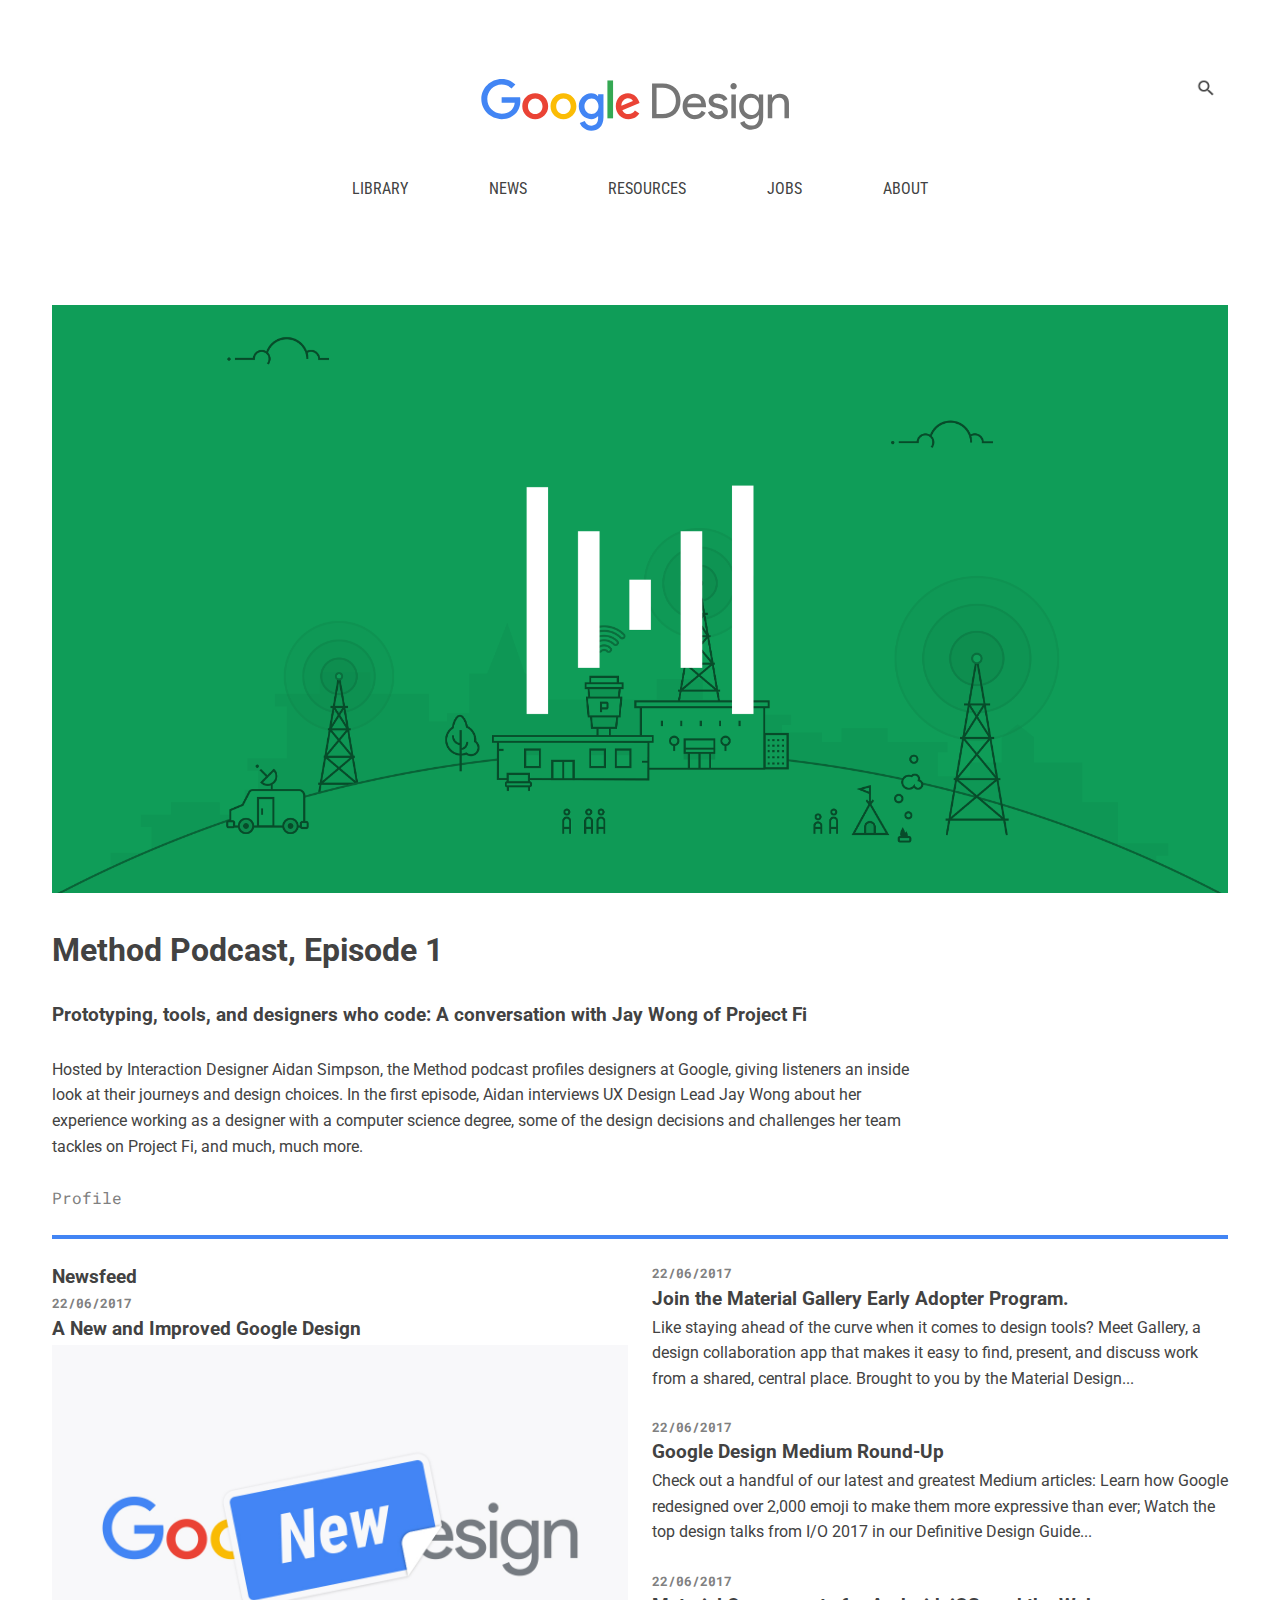
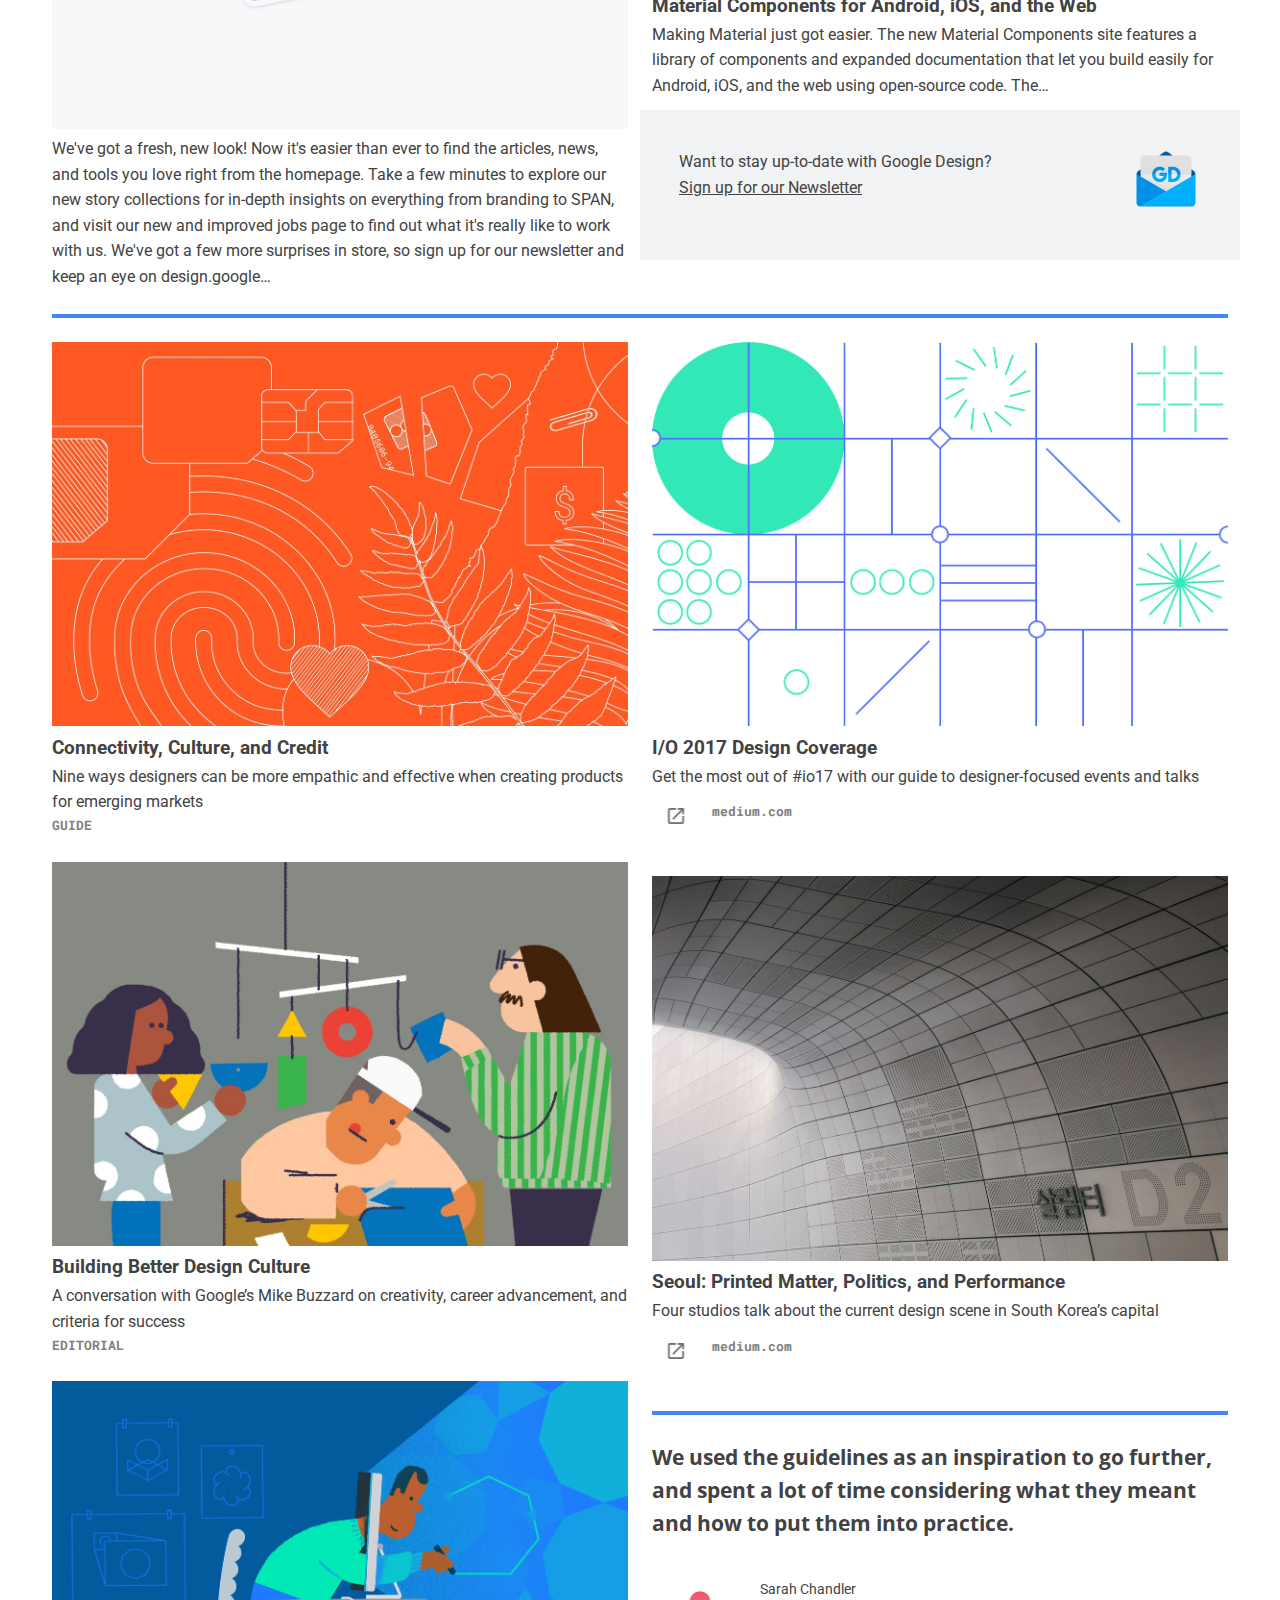
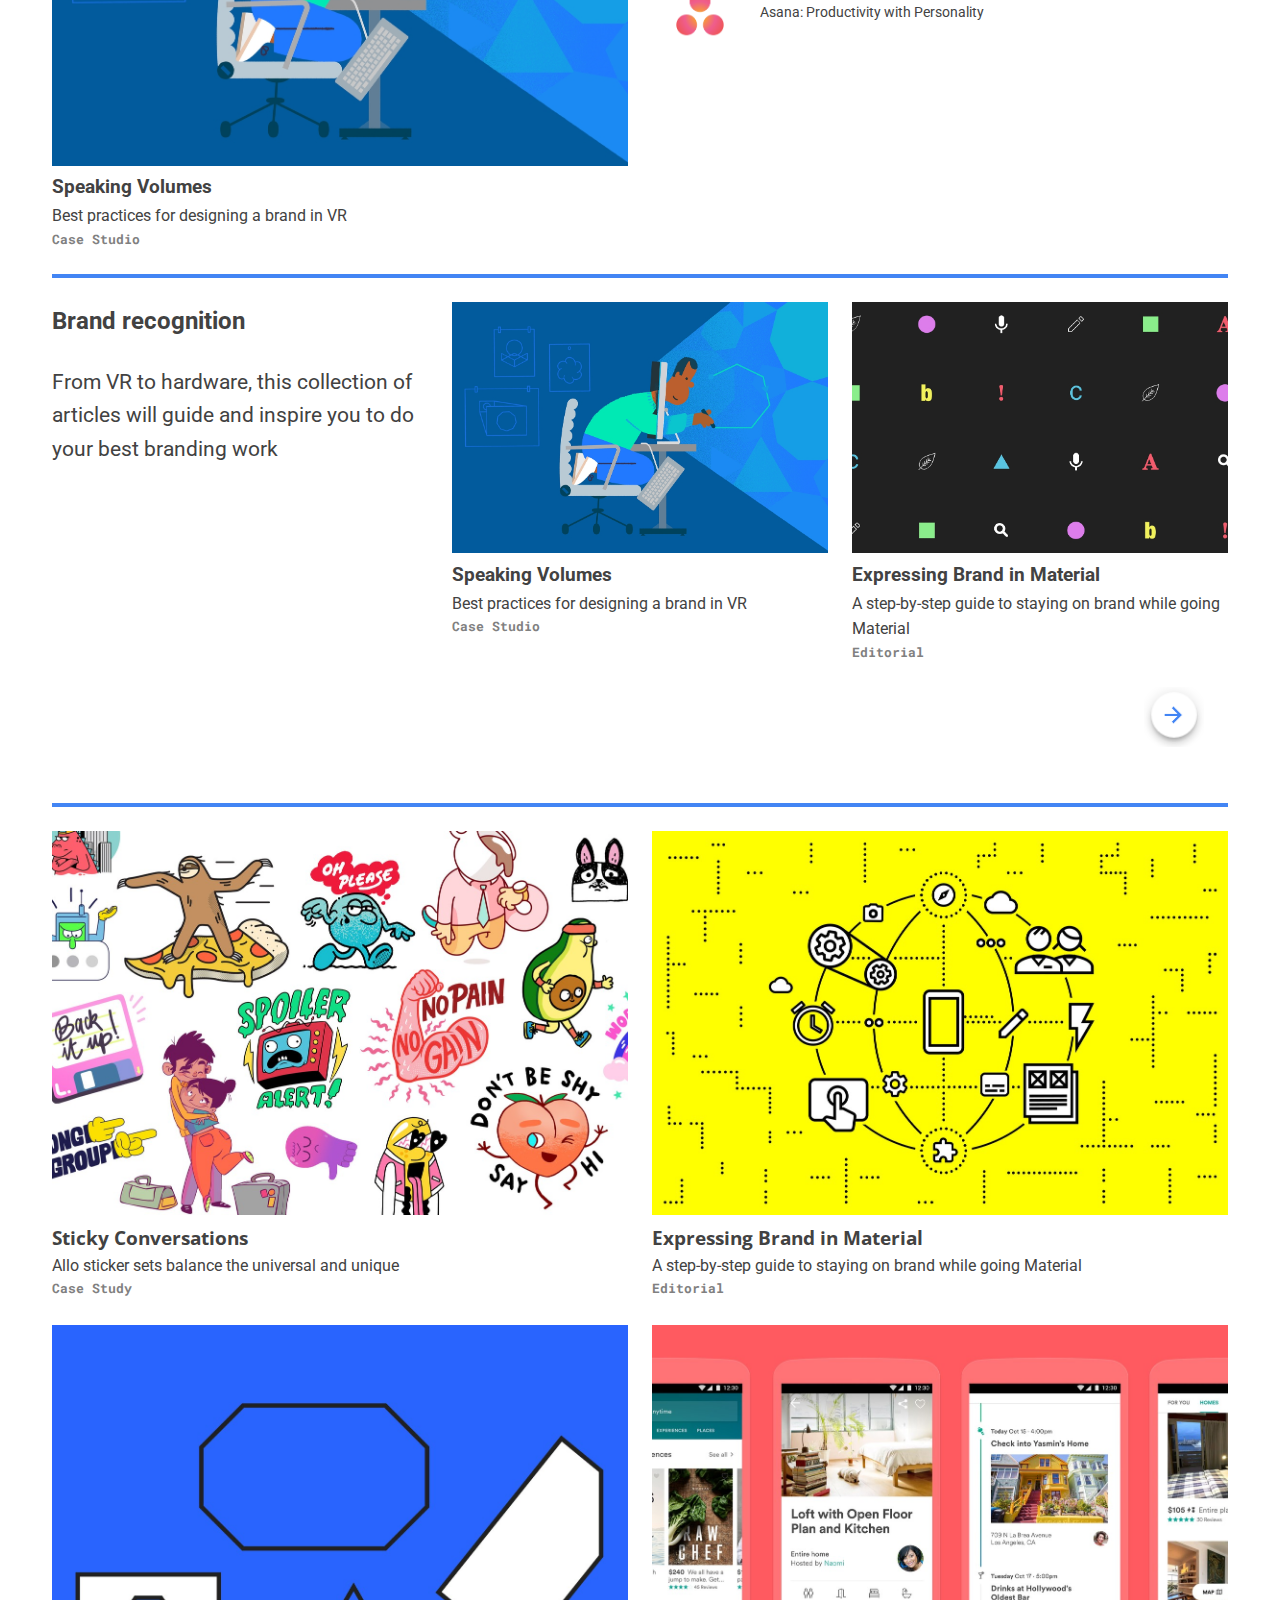
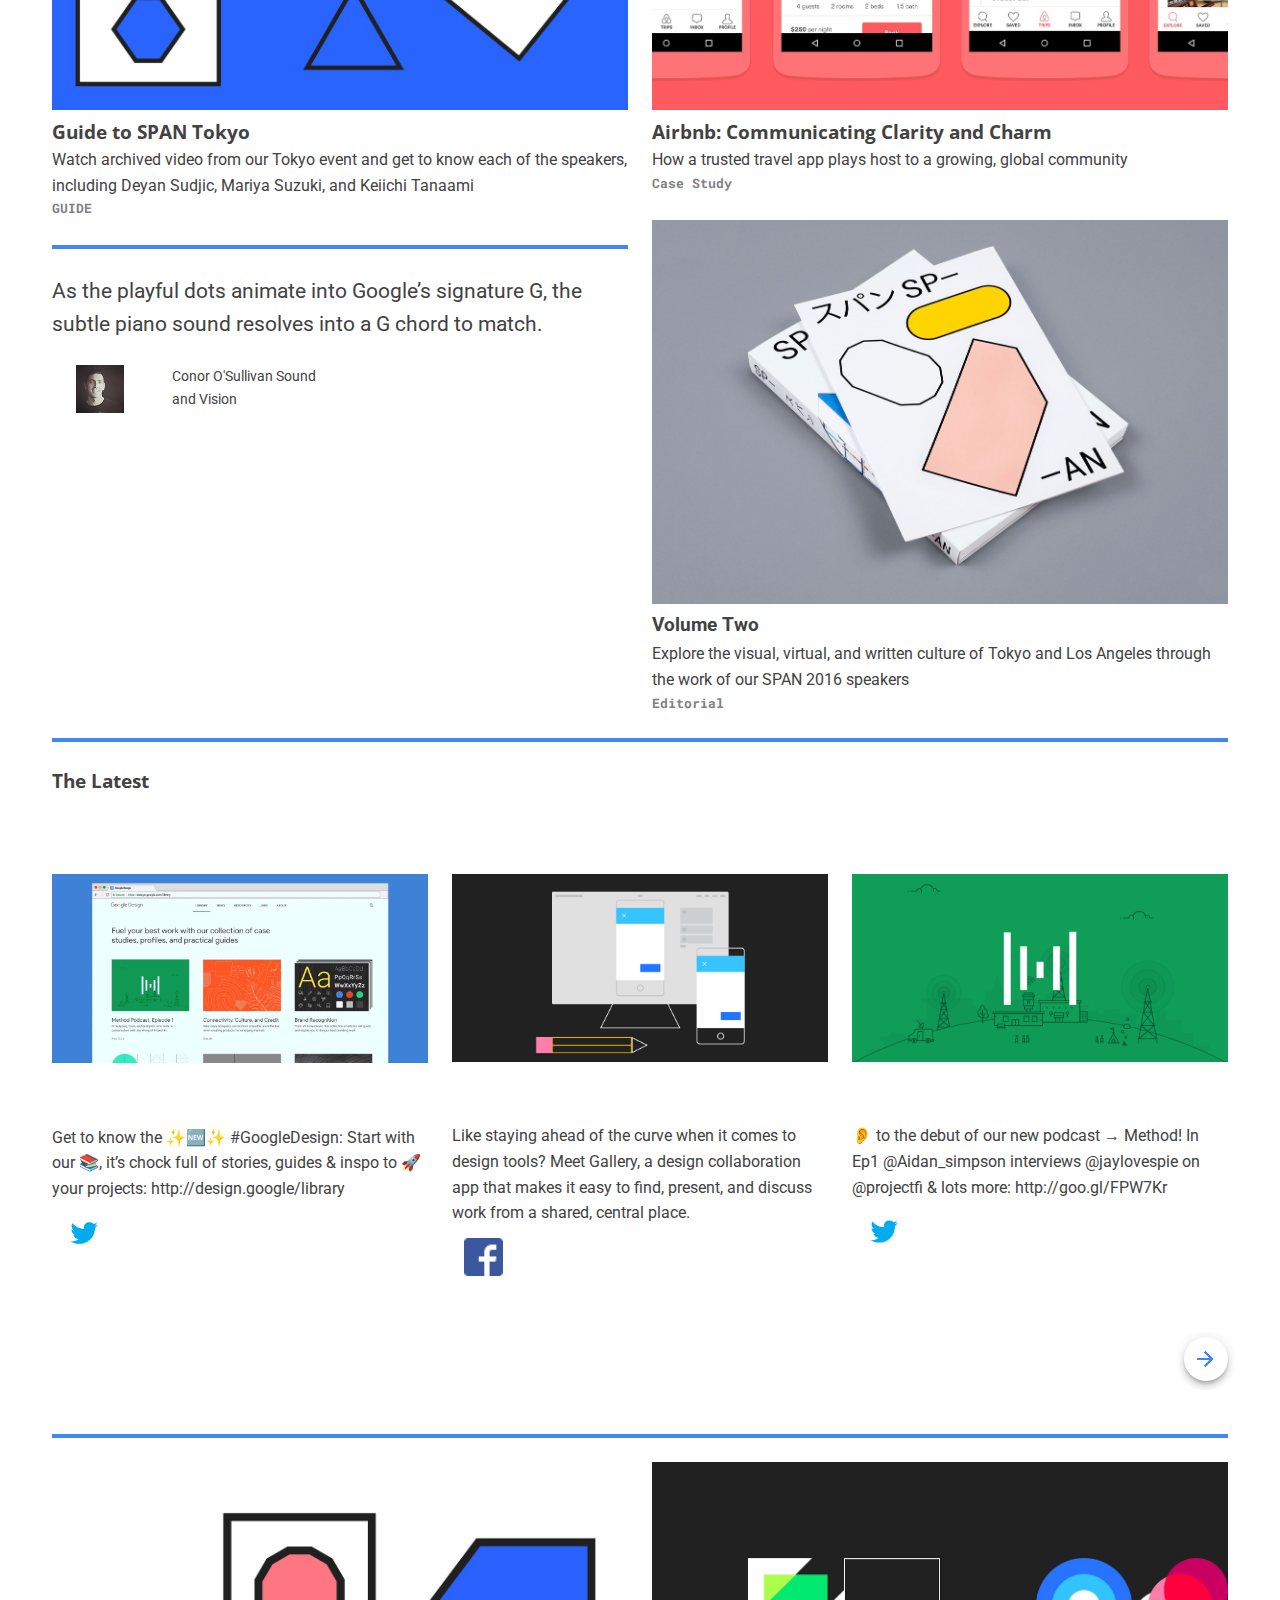
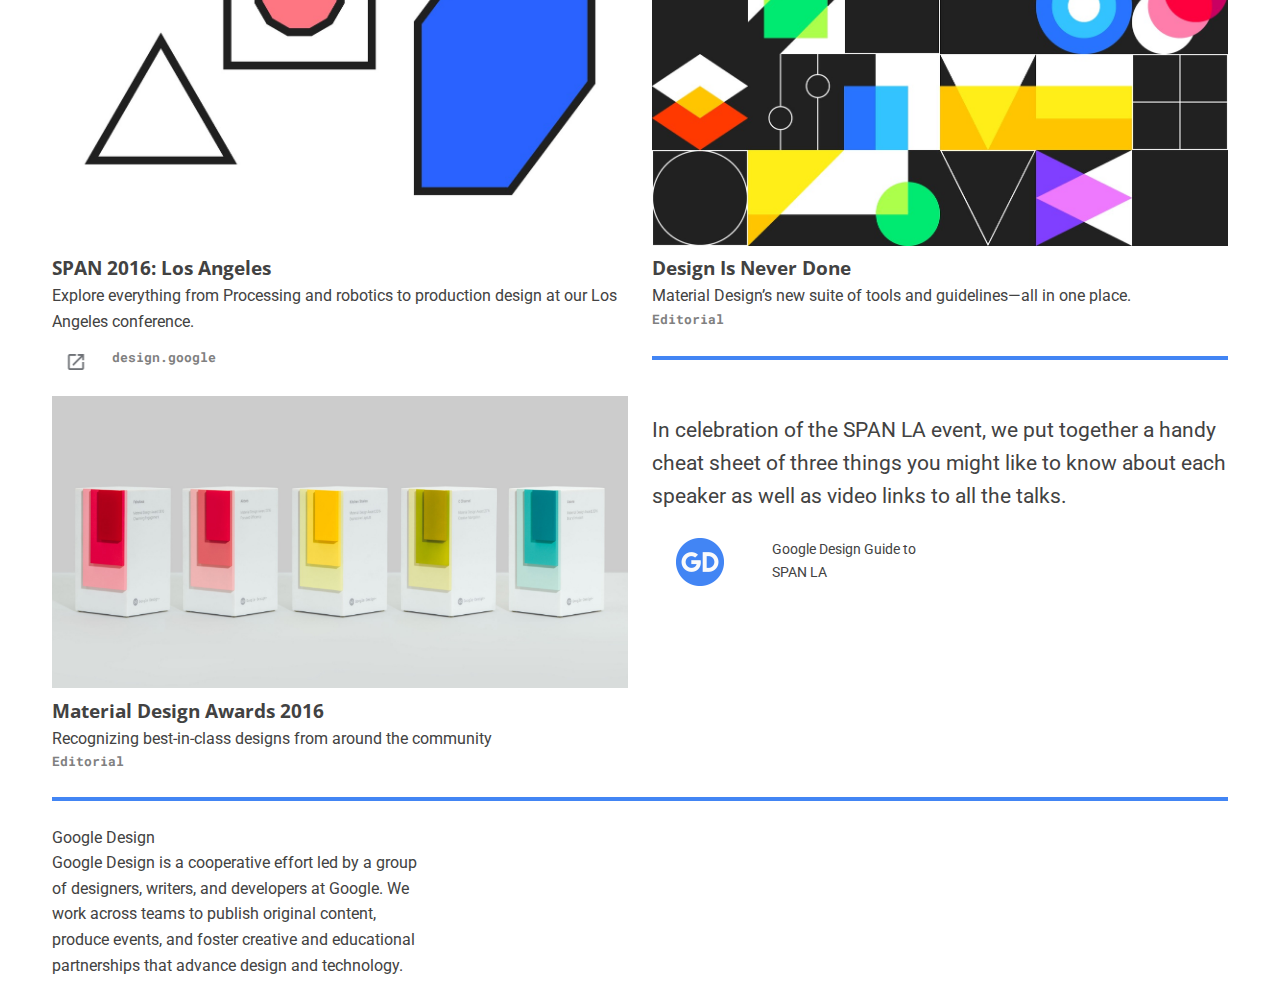
==== commit c345e818: "Avance 85% maquetación y sass" ====
--- a/index.html
+++ b/index.html
@@ -324,19 +324,74 @@
 						<div class="col-12">
 							<hr>
 						</div>
-					</div><!--Fin section-->
-					<!--Section-->
 					<div class="row">
 						<div class="col-6 image-fifty">
-							<img src="img/span" alt="">
+							<img src="img/span.jpg" alt="">
+							<h3 class="sans">SPAN 2016: Los Angeles</h3>
+							<p>
+								Explore everything from Processing and robotics to production design at our Los Angeles conference.
+							</p>
+							<div class="col-1 medium">
+								<img src="img/icon-redirection.png" alt="got to" width="5">
+							</div>
+							<div class="col-2">	
+								<h5 class="mono-font">
+									design.google
+								</h5>
+							</div>
+							<img src="img/awards.png" alt="">
+							<h3 class="sans">Material Design Awards 2016</h3>
+							<p>
+								Recognizing best-in-class designs from around the community
+							</p>
+							<h5 class="mono-font">
+								Editorial
+							</h5>
 						</div>
 						<div class="col-6 image-fifty">
+							<img src="img/design_is_never_done.jpg" alt="">
+							<h3 class="sans">Design Is Never Done</h3>
+							<p>
+								Material Design’s new suite of tools and guidelines—all in one place.
+							</p>
+							<h5 class="mono-font">Editorial</h5>
+							<br>
+							<hr>
+							<p class="medium-font-size top">
+								In celebration of the SPAN LA event, we put together a handy cheat sheet of three things you might like to know about each speaker as well as video links to all the talks.
+							</p>
+							<div class="col-2">
+								<div class="col-12">
+									<img src="img/GD17_Favicon_192.png" alt="">
+								</div>
+							</div>
+							<div class="col-4">
+								<div class="col-12">
+									<p class="small-font-size">
+										Google Design
+										Guide to SPAN LA
+									</p>
+								</div>
+							</div>
+						</div>
+					</div>
+					<div class="col-12">
+						<hr>
+					</div>
+					<footer class="row">
+						<div class="col-4">
+							<p>Google Design</p>
+							<p>
+								Google Design is a cooperative effort led by a group of designers, writers, and developers at Google. We work across teams to publish original content, produce events, and foster creative and educational partnerships that advance design and technology.
+							</p>
+						</div>
+						<div class="col-4">
 
 						</div>
-					</div>
-			
-			
-		</div>
-   
+						<div class="col-4">
+
+						</div>
+					</footer>
+				</div><!--Fin section-->
     </body>
 </html>
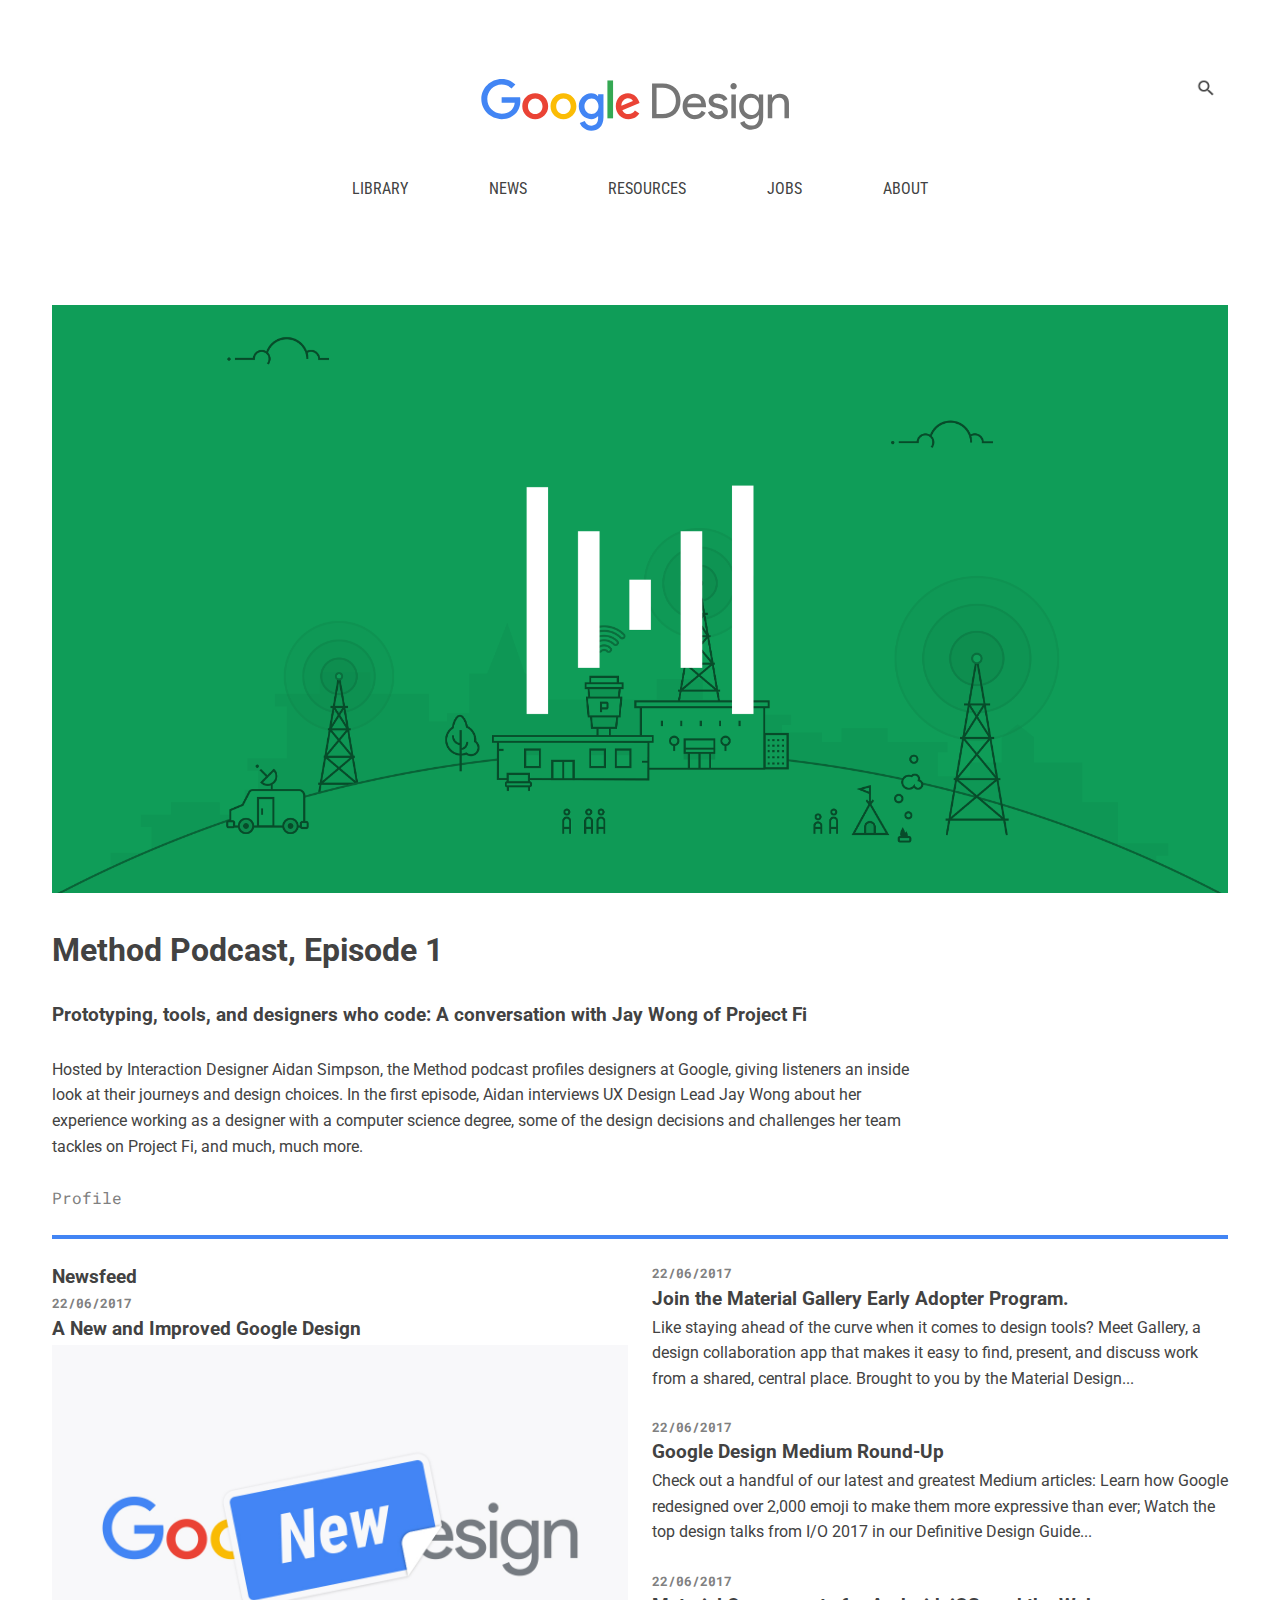
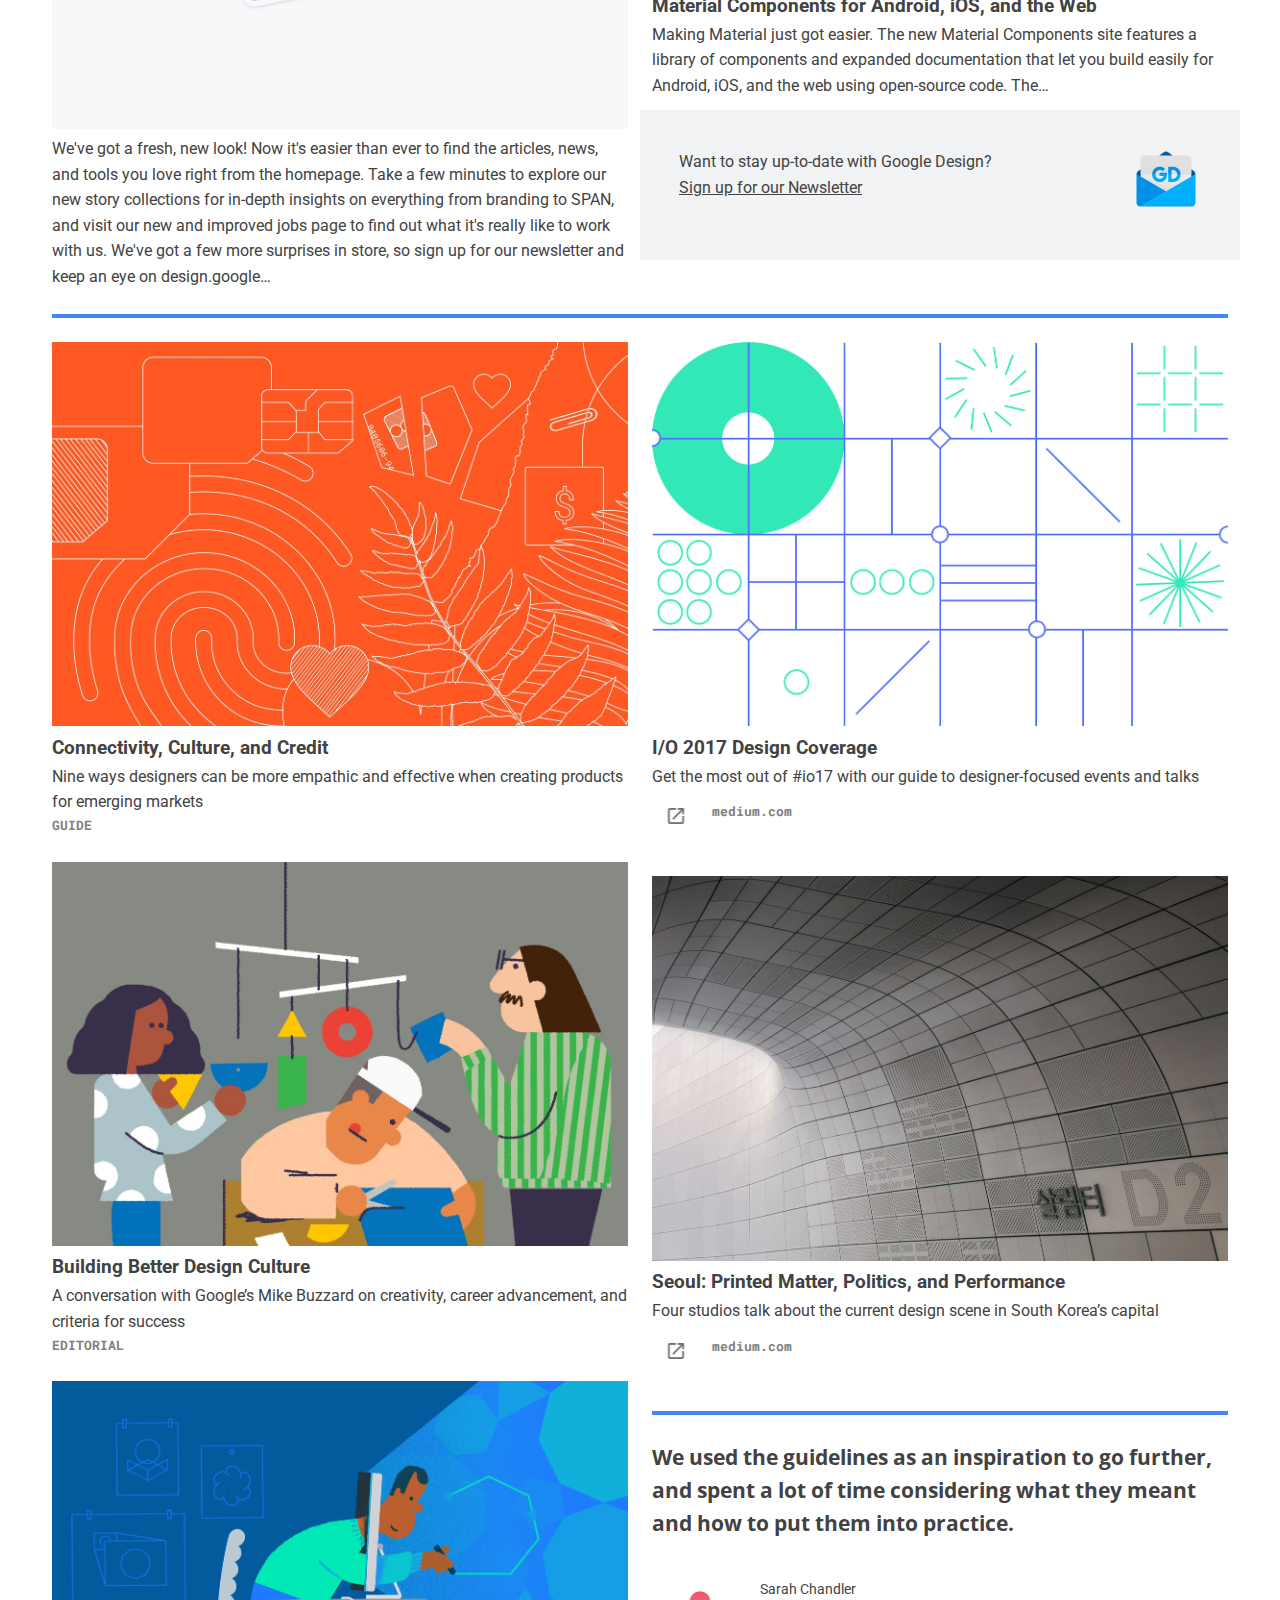
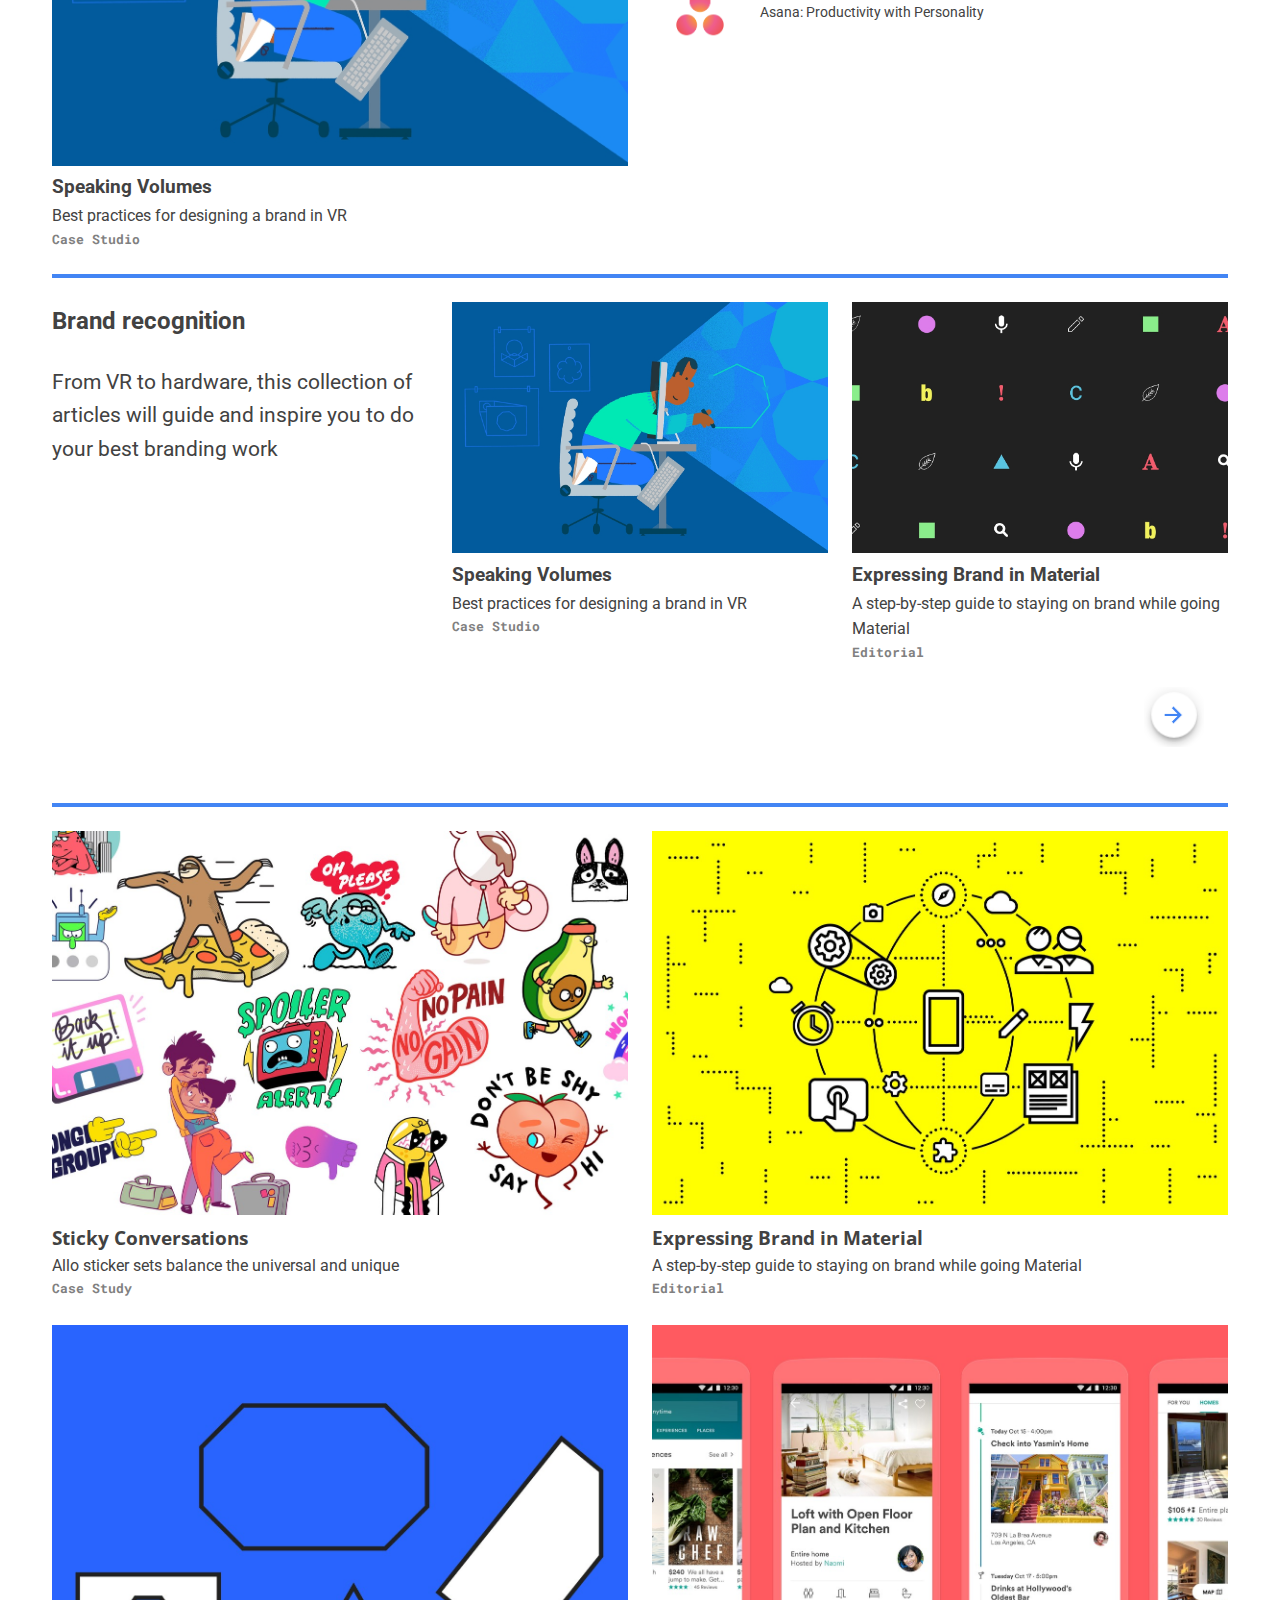
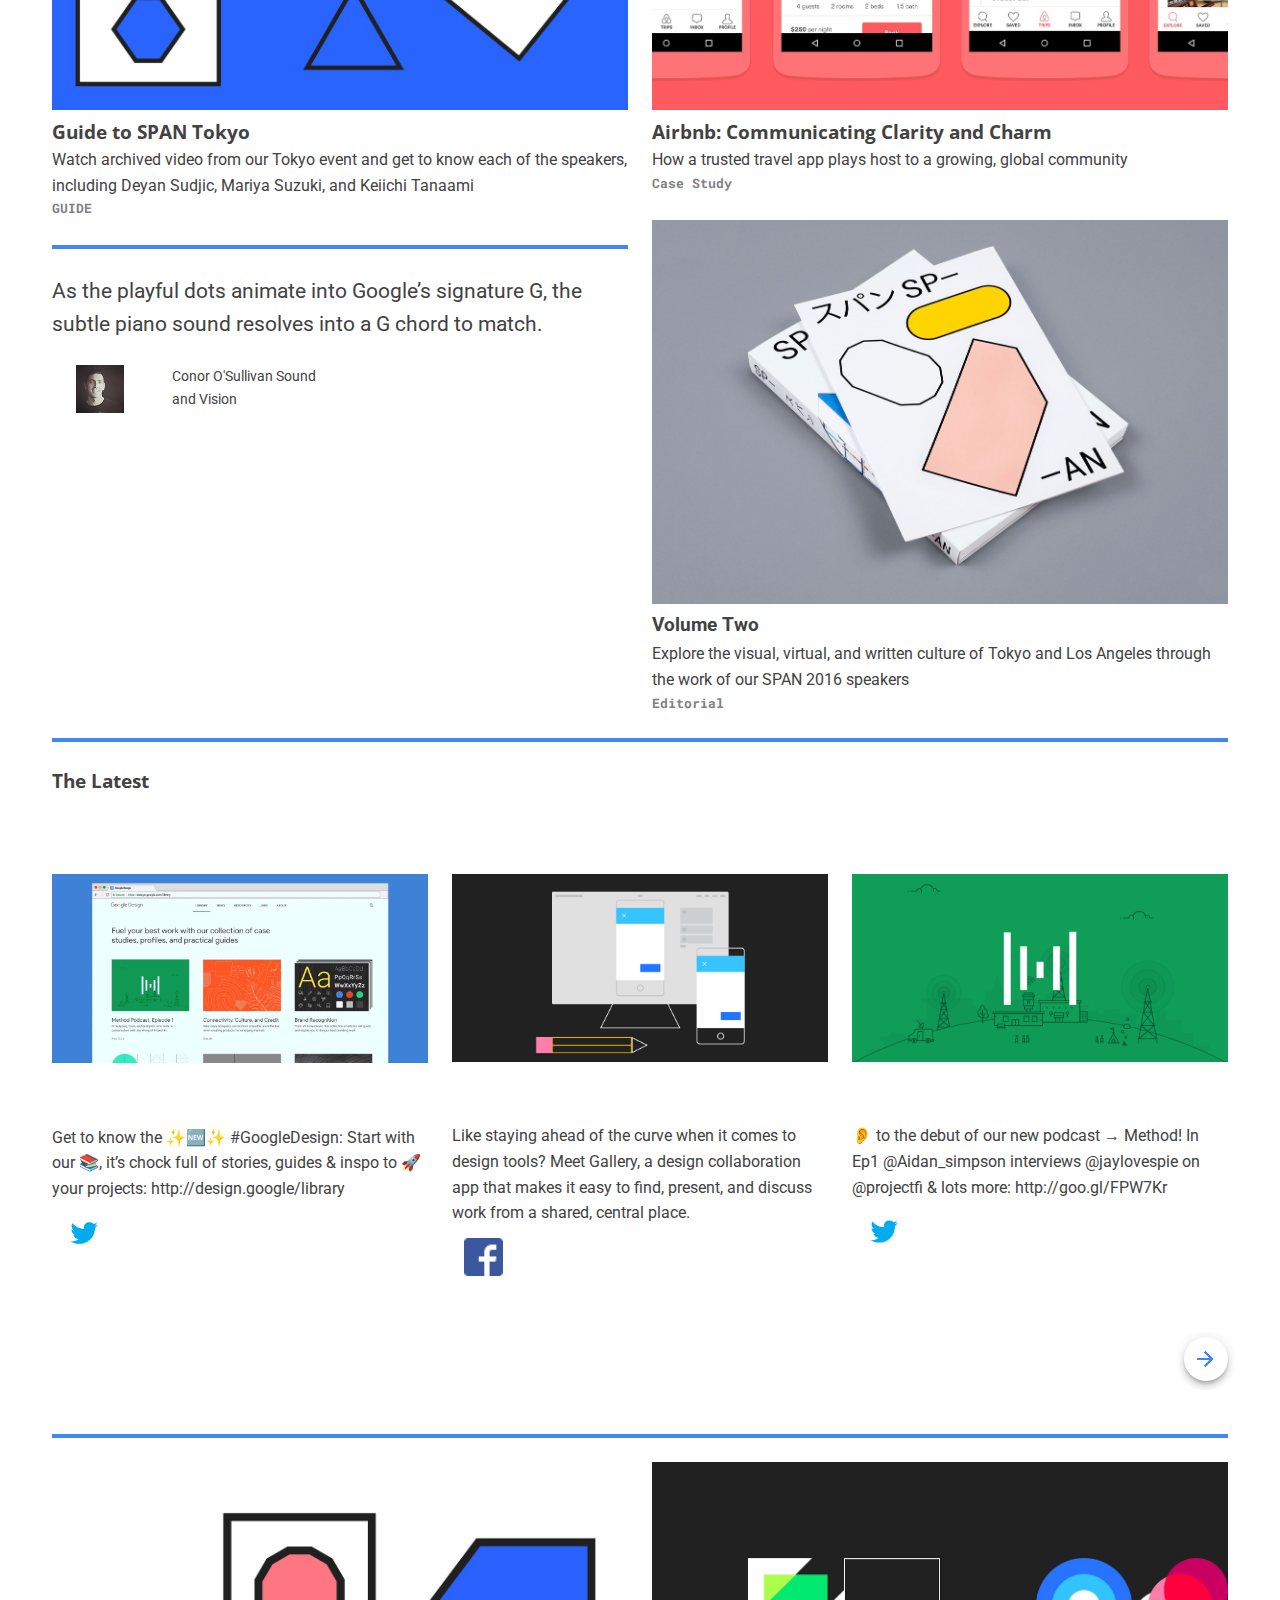
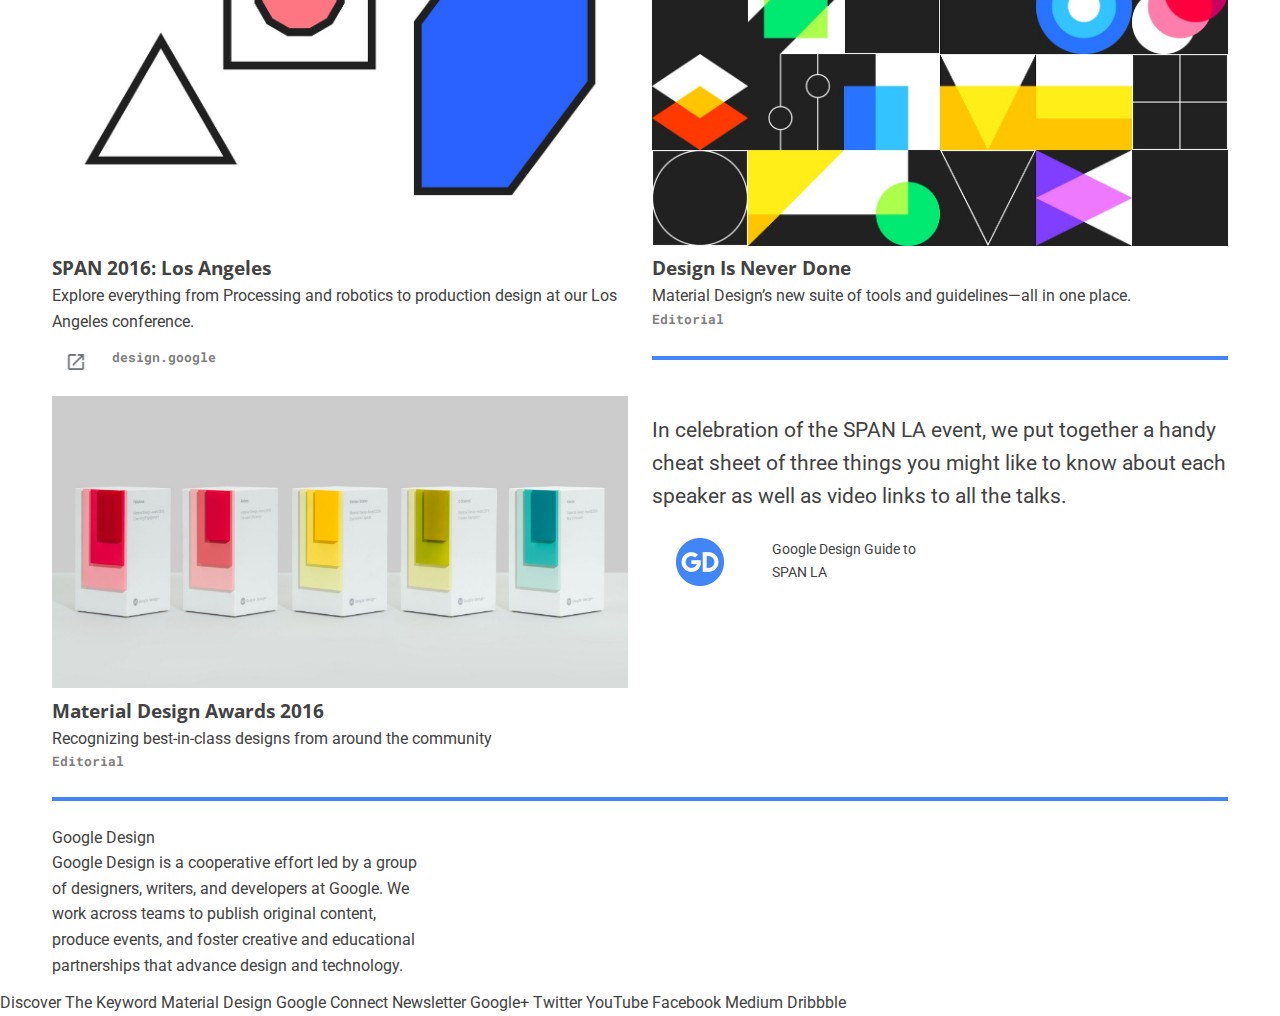
==== commit 2e889b61: "Desarrollo 85% sass" ====
--- a/index.html
+++ b/index.html
@@ -393,5 +393,19 @@
 						</div>
 					</footer>
 				</div><!--Fin section-->
+Discover
+
+The Keyword
+Material Design
+Google
+Connect
+
+Newsletter
+Google+
+Twitter
+YouTube
+Facebook
+Medium
+Dribbble
     </body>
 </html>
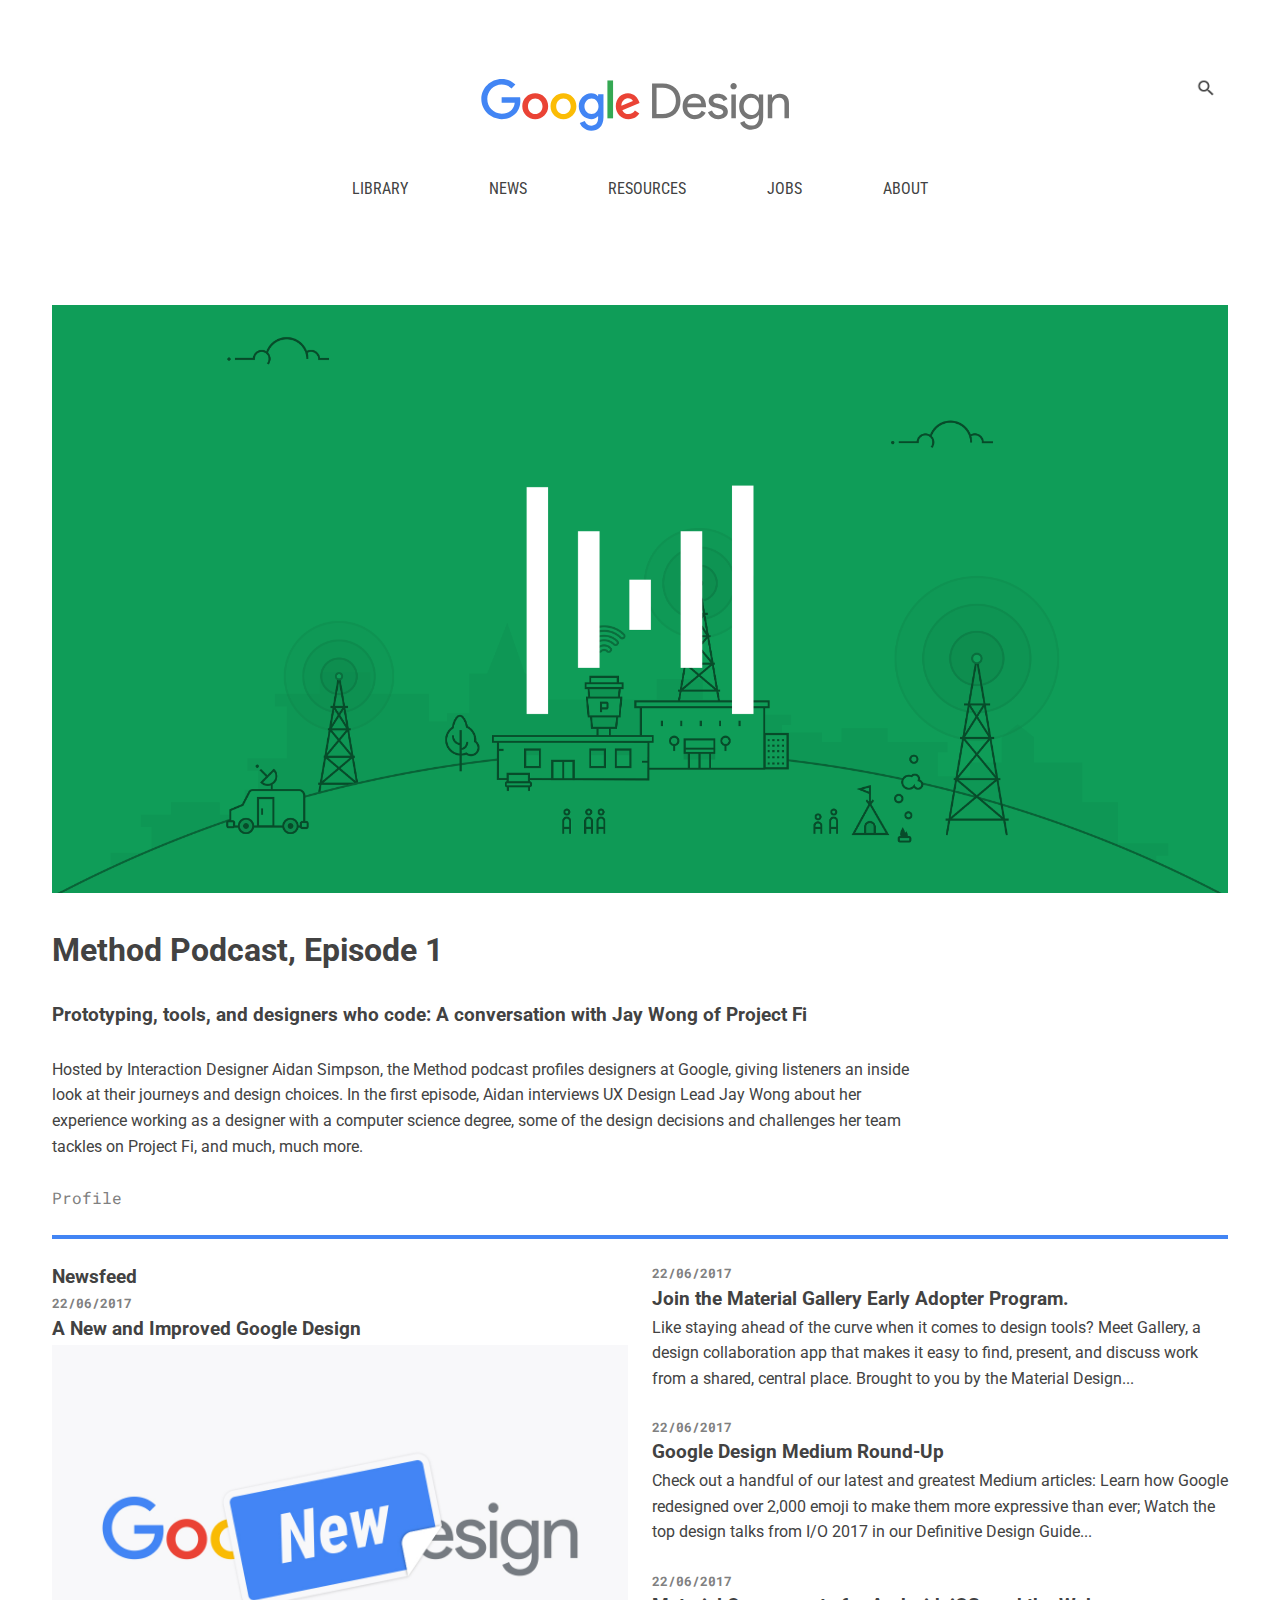
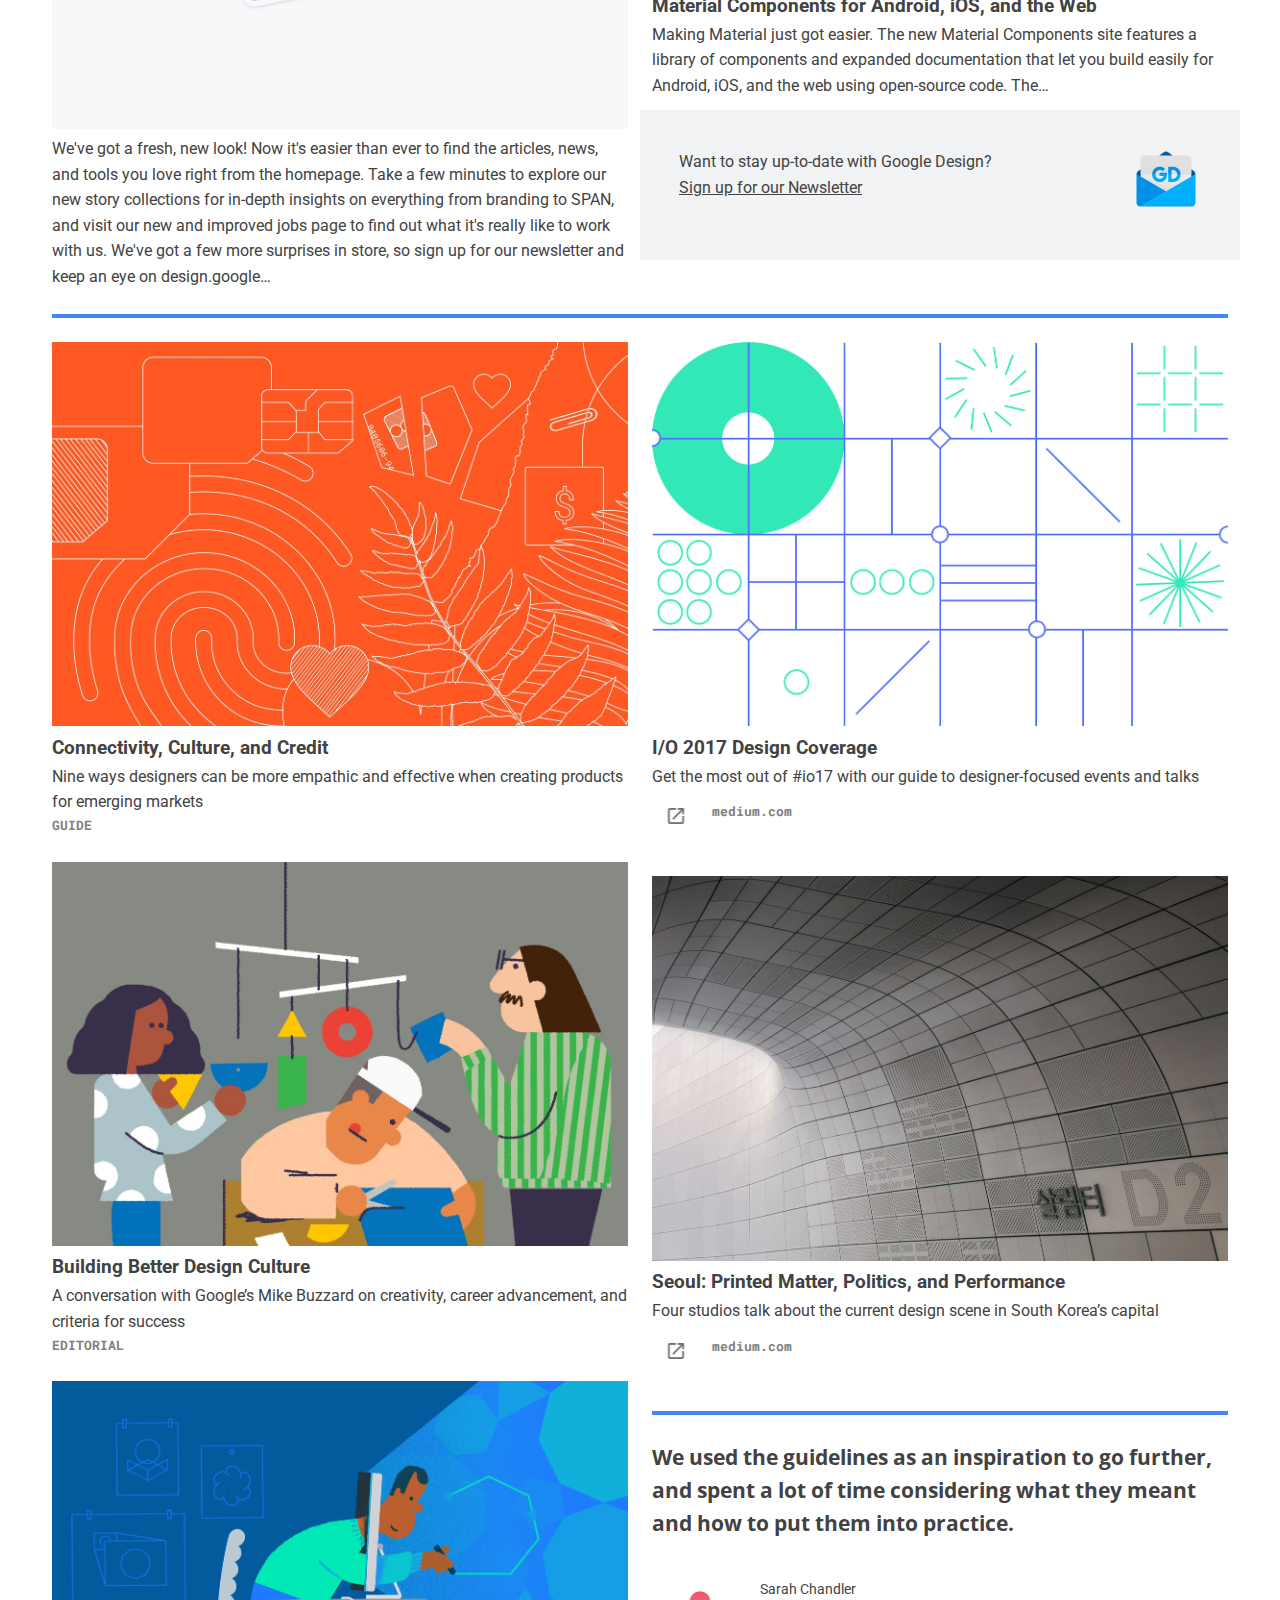
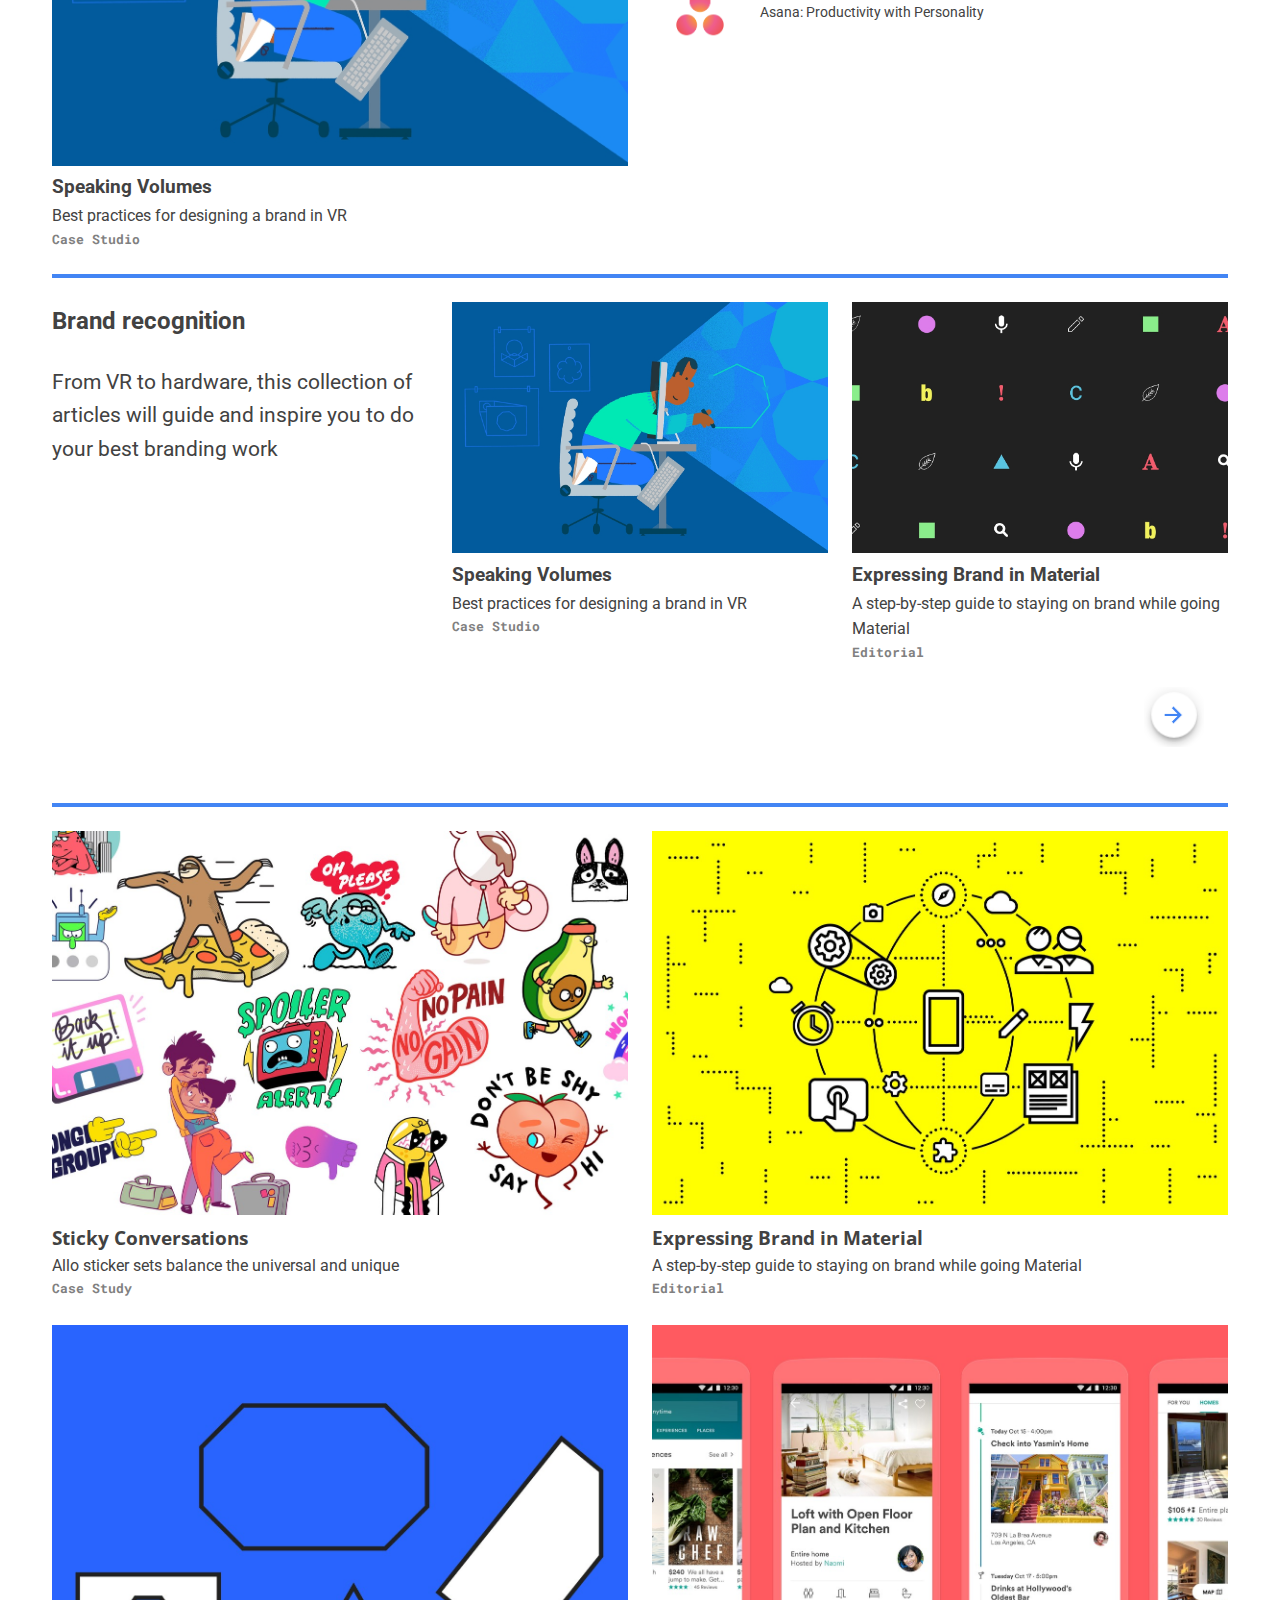
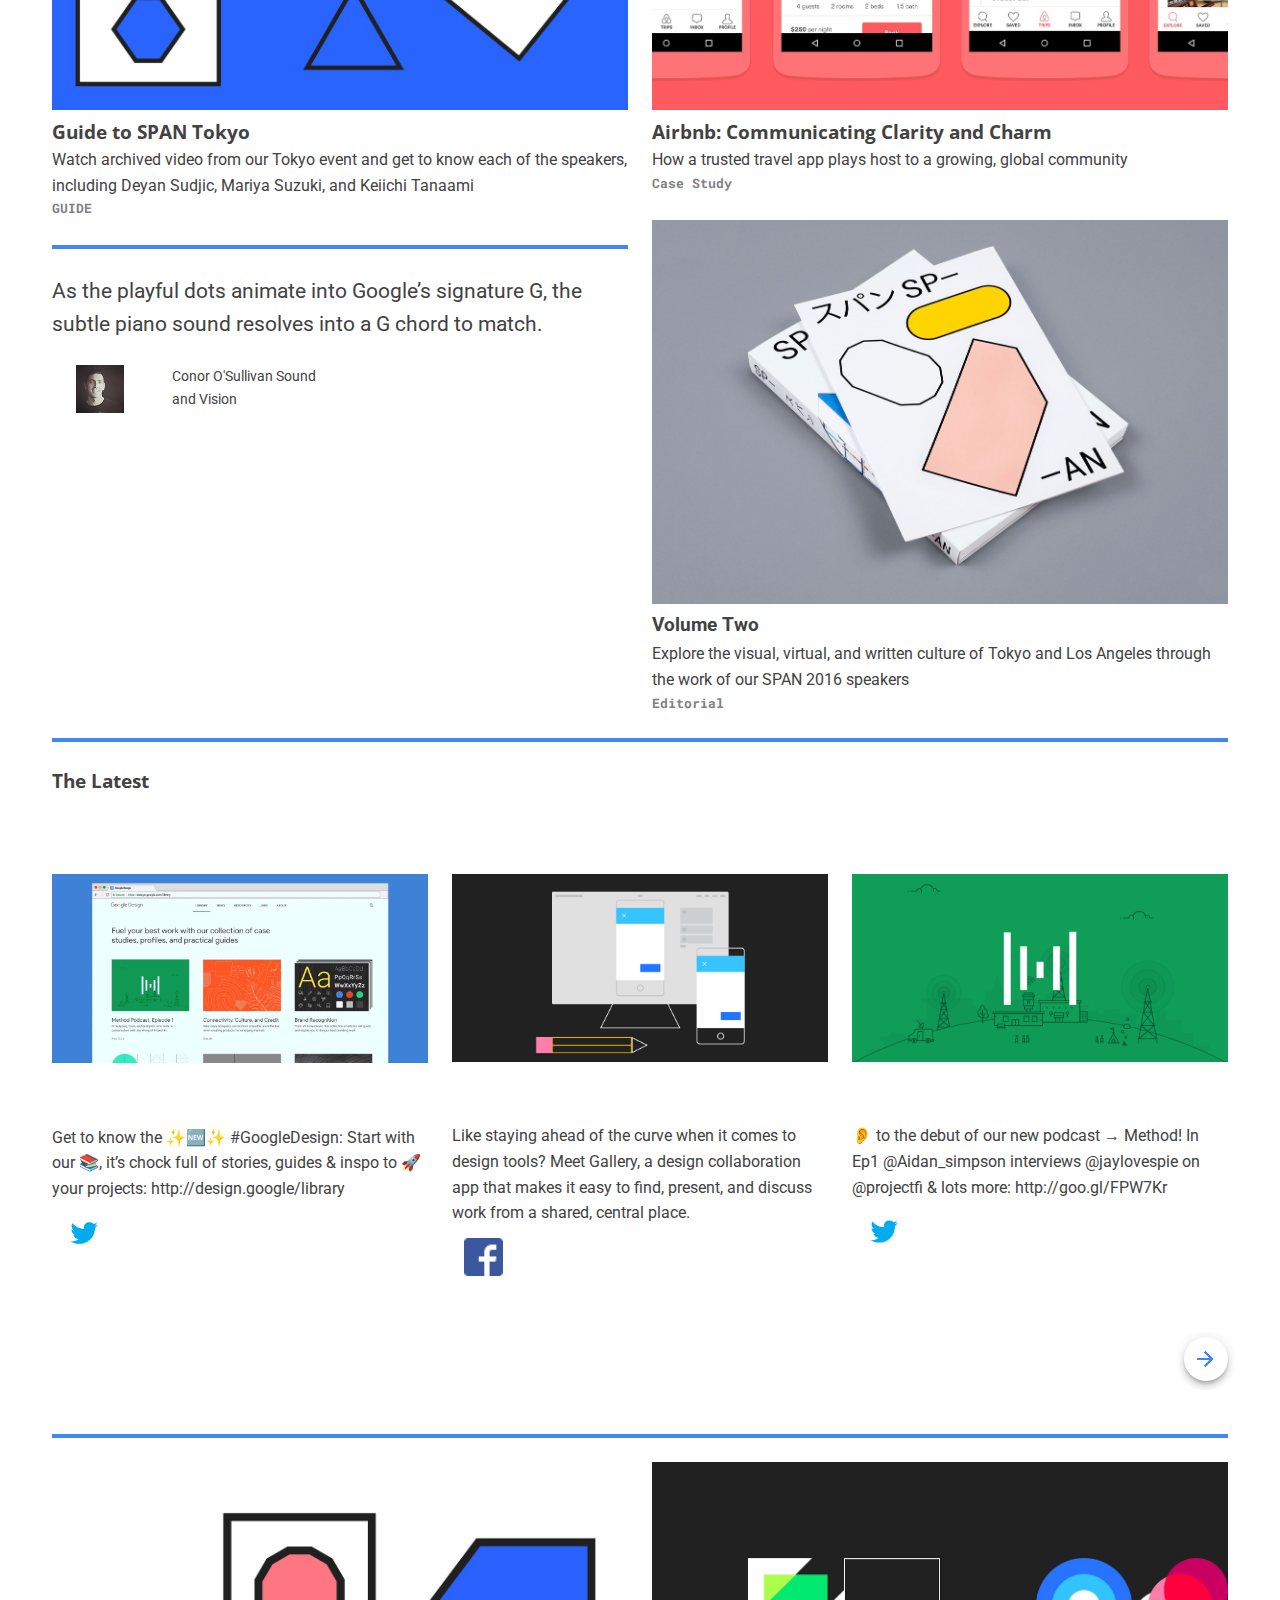
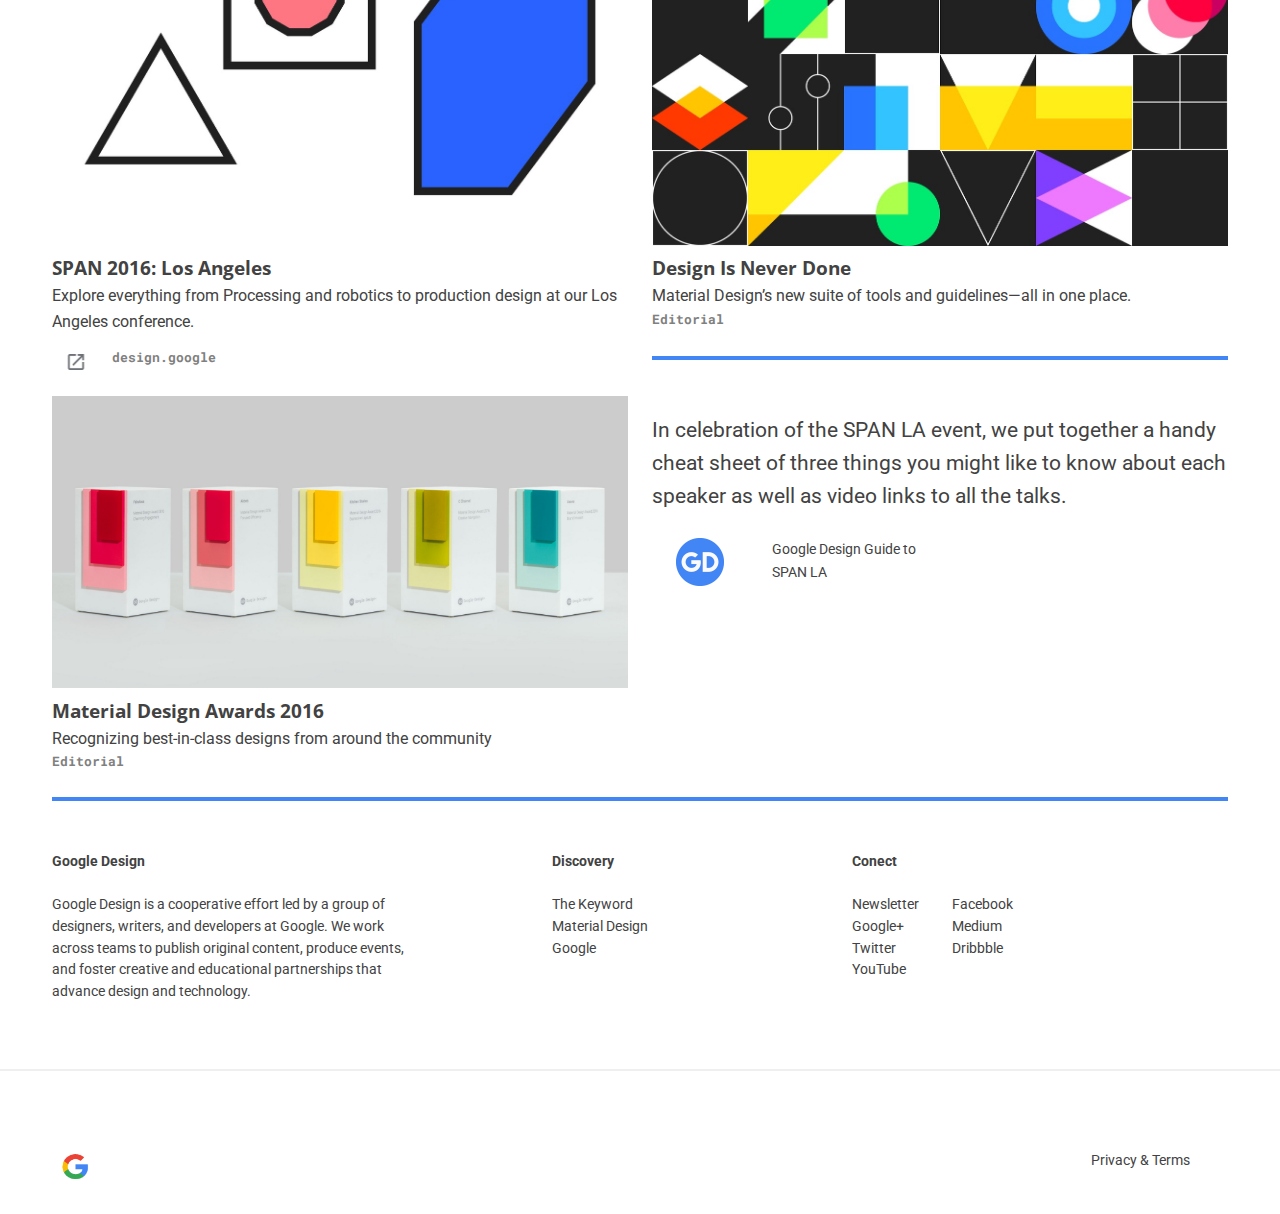
==== commit 7e88e735: "Maquetación con sass" ====
--- a/index.html
+++ b/index.html
@@ -36,7 +36,7 @@
 			</header>
       <br>
       <div class="row">
-        <div class="col-12 gallery top">
+        <div class="col-12 image-fifty top">
           <img src="img/Method.png" alt="Method"/>
         </div>
         <div class="col-9">
@@ -378,34 +378,54 @@
 					<div class="col-12">
 						<hr>
 					</div>
-					<footer class="row">
+					<footer class="row mini-font-size top list none">
 						<div class="col-4">
-							<p>Google Design</p>
+							<p><strong>Google Design</strong></p>
+							<br>	
 							<p>
 								Google Design is a cooperative effort led by a group of designers, writers, and developers at Google. We work across teams to publish original content, produce events, and foster creative and educational partnerships that advance design and technology.
 							</p>
 						</div>
-						<div class="col-4">
+						<div class="col-1-offset col-2">
+							<ul>
+								<li><strong>Discovery</strong></li><br>
+								<li>The Keyword</li>
+								<li>Material Design</li>
+								<li>Google</li>
 
-						</div>
-						<div class="col-4">
-
+							</ul>
+						</div>
+						<div class="col-1-offset col-1">
+							<ul>
+								<li><strong>Conect</strong></li><br>
+								<li>Newsletter</li>
+								<li>Google+</li>
+								<li>Twitter</li>
+								<li>YouTube</li>
+							</ul>						
+						</div>
+						<div class="col-1">
+							<ul>
+								<br><br>
+								<li>Facebook</li>
+								<li>Medium</li>
+								<li>Dribbble</li>
+							</ul>
 						</div>
 					</footer>
 				</div><!--Fin section-->
-Discover
-
-The Keyword
-Material Design
-Google
-Connect
-
-Newsletter
-Google+
-Twitter
-YouTube
-Facebook
-Medium
-Dribbble
+			<hr class="top special-hr">
+			<div class="row top">
+				<div class="col-1 image-fifty">
+					<div class="col-5-offset col-8">
+						<img src="img/google-ss.png" alt="google">
+					</div>
+				</div>
+				<div class="col-9-offset col-2 small-font-size">
+					<div class="col-12">	
+						<p>Privacy & Terms</p>
+					</div>
+				</div>
+			</div>
     </body>
 </html>
--- a/assets/css/style.css
+++ b/assets/css/style.css
@@ -122,19 +122,14 @@
 .medium-font-size {
   font-size: 1.3em; }
 
-.gallery img {
-  width: 100%; }
-
 .image-fifty img {
   width: 100%; }
 
-.horizontal {
-  display: flex;
-  flex-direction: row;
-  justify-content: center; }
-
 hr {
   border: 2px solid #4285F4; }
+
+.special-hr {
+  border: 1.5px solid #EFEFEF; }
 
 .box-text {
   background-color: #F1F3F4;
@@ -149,7 +144,18 @@
     font-family: "Roboto Condensed", sans-serif;
     margin: 0; }
 
+.horizontal {
+  display: flex;
+  flex-direction: row;
+  justify-content: center; }
+
 .no-padding div div {
   padding: 0; }
 
+footer div {
+  font-size: .85em; }
+
+ul li {
+  list-style: none; }
+
 /*# sourceMappingURL=style.css.map */
